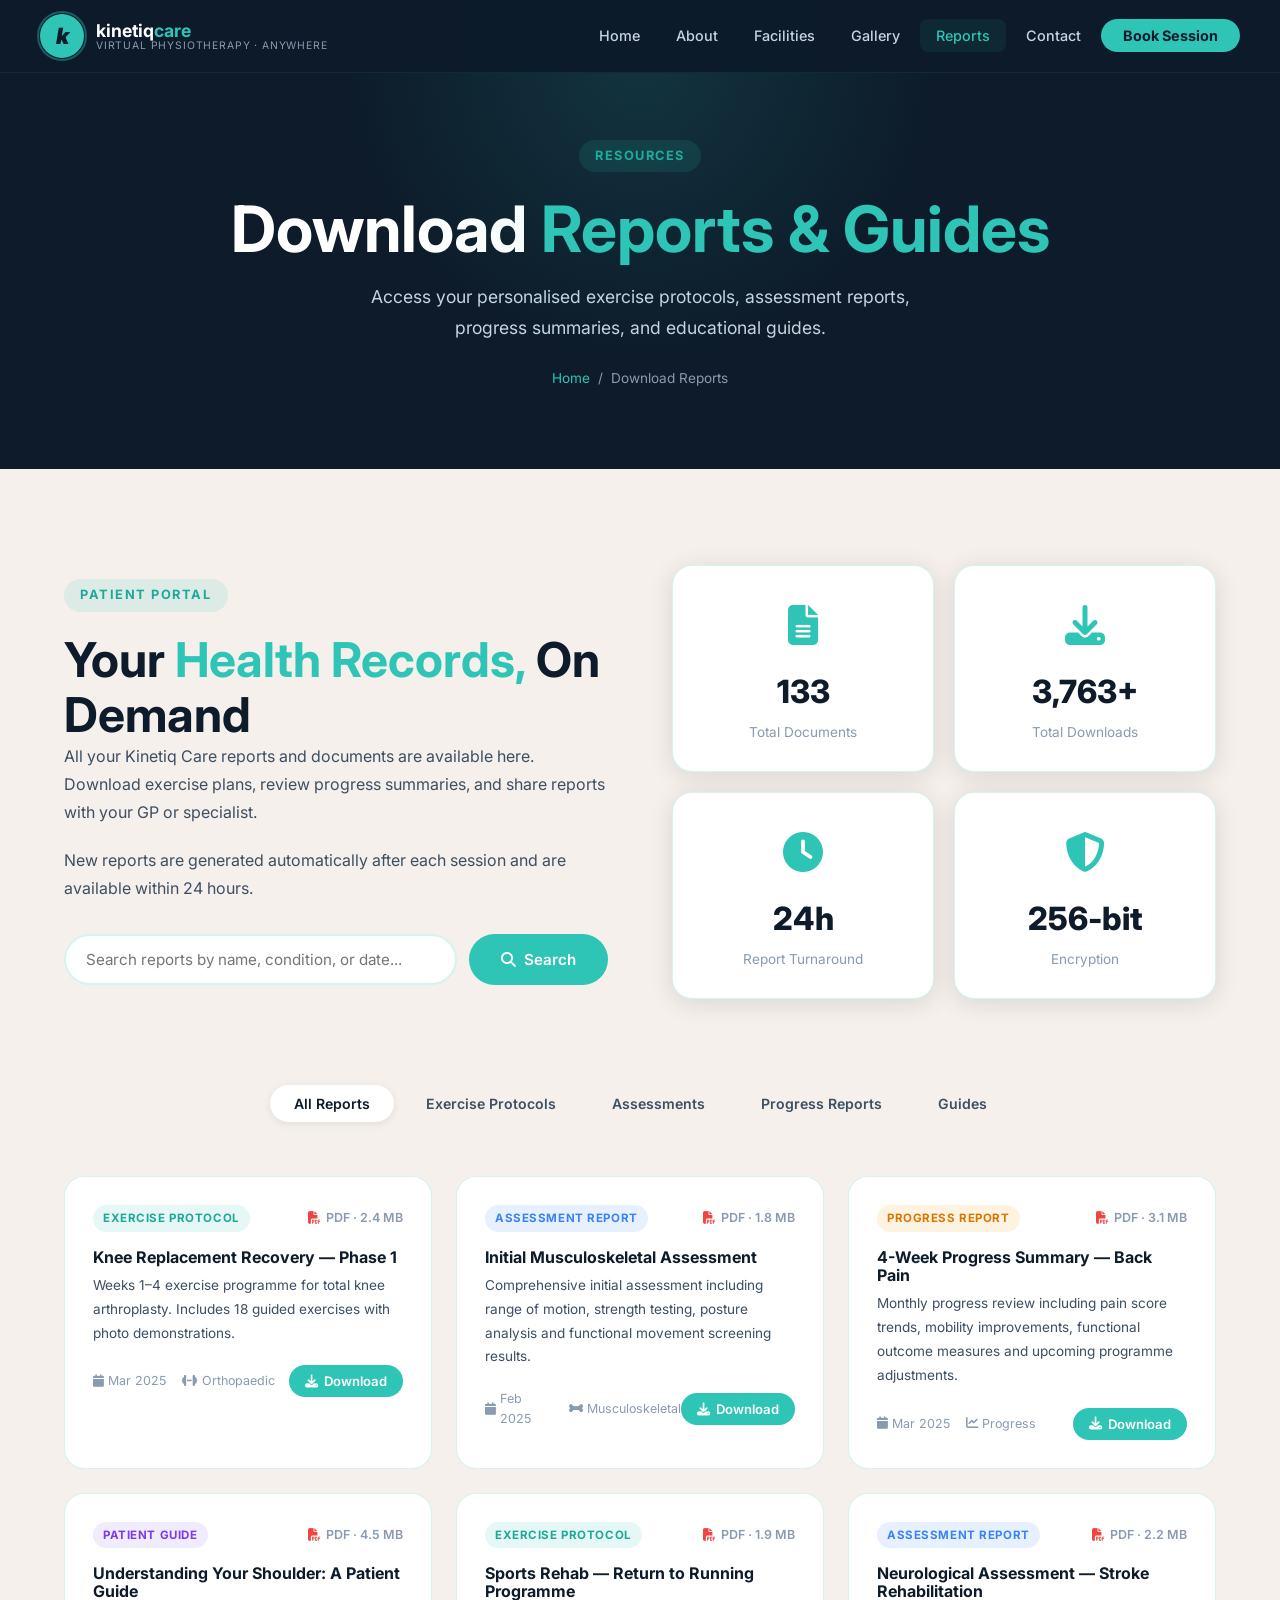
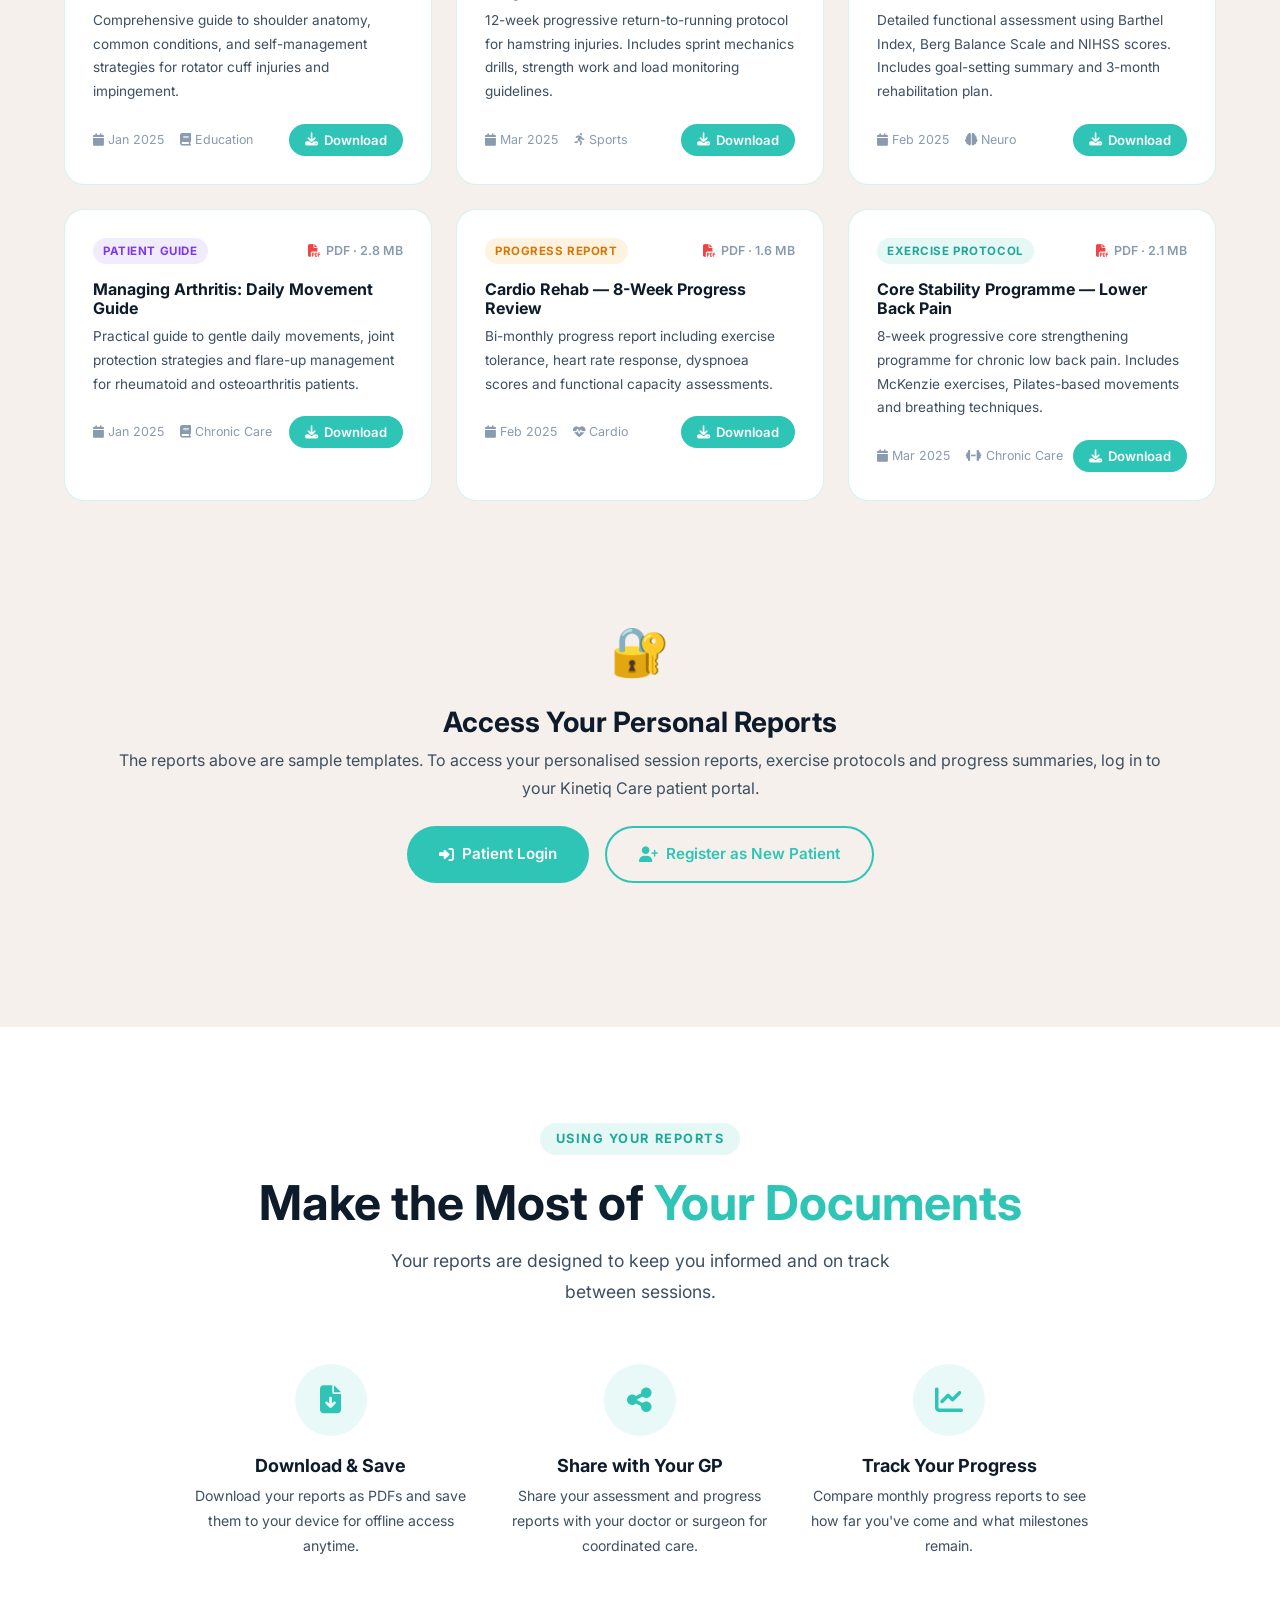
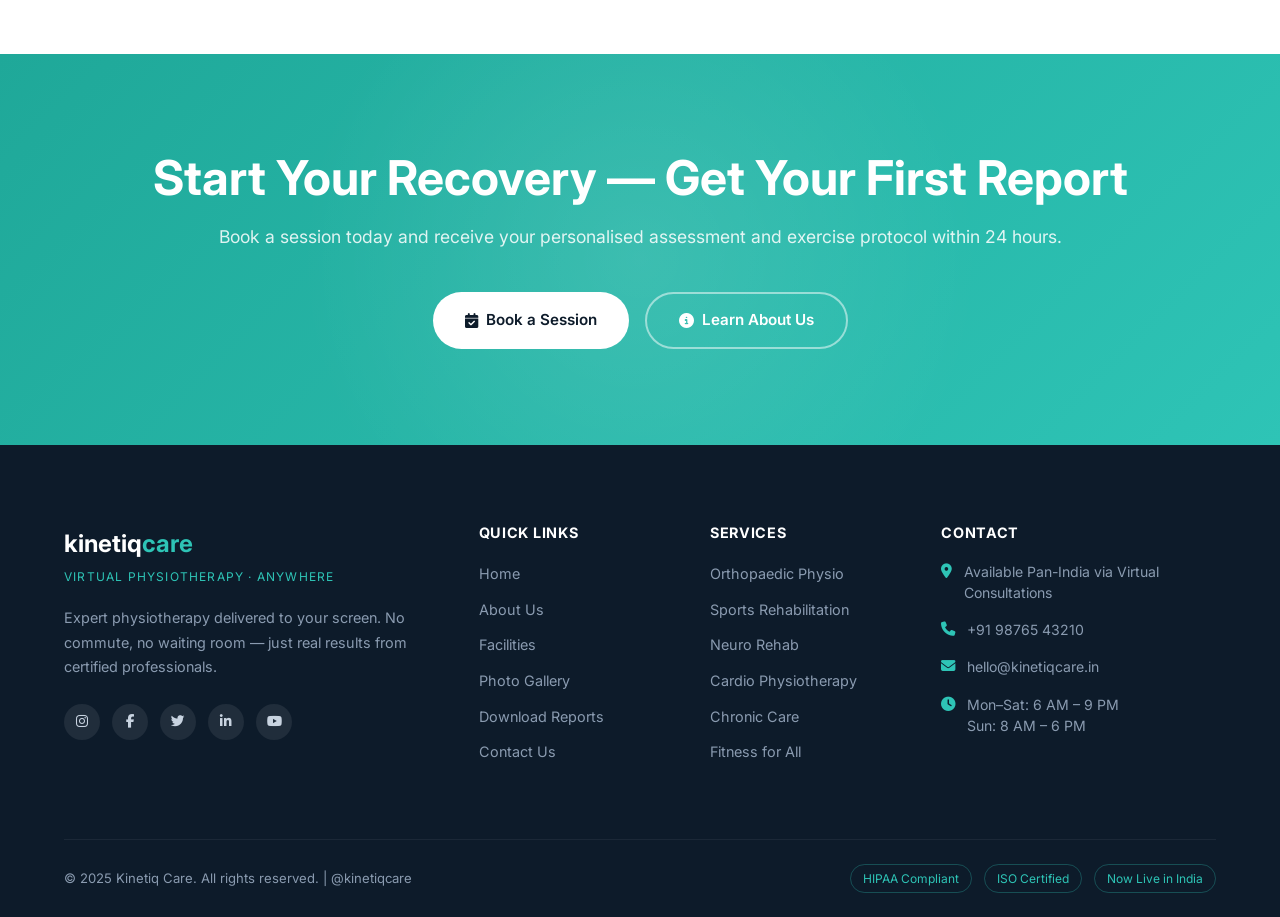
==== reports.html @ 8185413a "Initial commit: Kinetiq Care physiotherapy website 6-page static website for Kinetiq Care virtual ph" ====
<!DOCTYPE html>
<html lang="en">
<head>
  <meta charset="UTF-8" />
  <meta name="viewport" content="width=device-width, initial-scale=1.0" />
  <title>Download Reports — Kinetiq Care</title>
  <meta name="description" content="Download exercise protocols, assessment reports, progress summaries and patient guides from Kinetiq Care." />
  <link rel="stylesheet" href="css/style.css" />
  <link rel="preconnect" href="https://fonts.googleapis.com" />
  <link href="https://fonts.googleapis.com/css2?family=Inter:wght@400;500;600;700;800;900&display=swap" rel="stylesheet" />
  <link rel="stylesheet" href="https://cdnjs.cloudflare.com/ajax/libs/font-awesome/6.5.0/css/all.min.css" />
</head>
<body>

  <!-- NAVBAR -->
  <nav class="navbar">
    <div class="nav-inner">
      <a href="index.html" class="nav-logo">
        <div class="logo-icon">k</div>
        <div class="logo-text">
          <span class="brand-name">kinetiq<span>care</span></span>
          <span class="brand-tagline">Virtual Physiotherapy · Anywhere</span>
        </div>
      </a>
      <ul class="nav-links">
        <li><a href="index.html">Home</a></li>
        <li><a href="about.html">About</a></li>
        <li><a href="facilities.html">Facilities</a></li>
        <li><a href="gallery.html">Gallery</a></li>
        <li><a href="reports.html" class="active">Reports</a></li>
        <li><a href="contact.html">Contact</a></li>
        <li><a href="contact.html" class="nav-cta">Book Session</a></li>
      </ul>
      <button class="hamburger" aria-label="Menu">
        <span></span><span></span><span></span>
      </button>
    </div>
  </nav>

  <!-- PAGE HERO -->
  <section class="page-hero">
    <span class="section-label">Resources</span>
    <h1>Download <span>Reports & Guides</span></h1>
    <p>Access your personalised exercise protocols, assessment reports, progress summaries, and educational guides.</p>
    <div class="breadcrumb">
      <a href="index.html">Home</a>
      <span>/</span>
      <span>Download Reports</span>
    </div>
  </section>

  <!-- SEARCH & INTRO -->
  <section class="section-pad" style="background:var(--cream);">
    <div class="container">
      <div class="reports-hero-content">
        <div>
          <span class="section-label">Patient Portal</span>
          <h2>Your <span class="teal">Health Records,</span> On Demand</h2>
          <p style="margin-bottom:20px;">All your Kinetiq Care reports and documents are available here. Download exercise plans, review progress summaries, and share reports with your GP or specialist.</p>
          <p>New reports are generated automatically after each session and are available within 24 hours.</p>
          <div class="reports-search-bar">
            <input type="text" id="reportSearch" placeholder="Search reports by name, condition, or date..." />
            <button class="btn btn-primary"><i class="fas fa-search"></i> Search</button>
          </div>
        </div>
        <div style="display:grid;grid-template-columns:1fr 1fr;gap:20px;">
          <div style="background:var(--white);border-radius:var(--radius-lg);padding:28px;text-align:center;border:1px solid var(--border);box-shadow:var(--shadow);">
            <div style="font-size:2.5rem;color:var(--teal);margin-bottom:8px;"><i class="fas fa-file-alt"></i></div>
            <div style="font-size:2rem;font-weight:800;color:var(--navy);" data-target="148" data-suffix="">0</div>
            <div style="font-size:0.85rem;color:var(--gray);margin-top:4px;">Total Documents</div>
          </div>
          <div style="background:var(--white);border-radius:var(--radius-lg);padding:28px;text-align:center;border:1px solid var(--border);box-shadow:var(--shadow);">
            <div style="font-size:2.5rem;color:var(--teal);margin-bottom:8px;"><i class="fas fa-download"></i></div>
            <div style="font-size:2rem;font-weight:800;color:var(--navy);" data-target="4200" data-suffix="+">0</div>
            <div style="font-size:0.85rem;color:var(--gray);margin-top:4px;">Total Downloads</div>
          </div>
          <div style="background:var(--white);border-radius:var(--radius-lg);padding:28px;text-align:center;border:1px solid var(--border);box-shadow:var(--shadow);">
            <div style="font-size:2.5rem;color:var(--teal);margin-bottom:8px;"><i class="fas fa-clock"></i></div>
            <div style="font-size:2rem;font-weight:800;color:var(--navy);">24h</div>
            <div style="font-size:0.85rem;color:var(--gray);margin-top:4px;">Report Turnaround</div>
          </div>
          <div style="background:var(--white);border-radius:var(--radius-lg);padding:28px;text-align:center;border:1px solid var(--border);box-shadow:var(--shadow);">
            <div style="font-size:2.5rem;color:var(--teal);margin-bottom:8px;"><i class="fas fa-shield-alt"></i></div>
            <div style="font-size:2rem;font-weight:800;color:var(--navy);">256-bit</div>
            <div style="font-size:0.85rem;color:var(--gray);margin-top:4px;">Encryption</div>
          </div>
        </div>
      </div>

      <!-- Tabs -->
      <div class="reports-tabs">
        <button class="tab-btn active" data-tab="all">All Reports</button>
        <button class="tab-btn" data-tab="exercise">Exercise Protocols</button>
        <button class="tab-btn" data-tab="assessment">Assessments</button>
        <button class="tab-btn" data-tab="progress">Progress Reports</button>
        <button class="tab-btn" data-tab="guide">Guides</button>
      </div>

      <!-- Reports Grid -->
      <div class="reports-grid">

        <div class="report-card" data-type="exercise">
          <div class="report-card-header">
            <span class="report-type-badge badge-exercise">Exercise Protocol</span>
            <span class="report-file-type"><i class="fas fa-file-pdf"></i> PDF · 2.4 MB</span>
          </div>
          <h4>Knee Replacement Recovery — Phase 1</h4>
          <p>Weeks 1–4 exercise programme for total knee arthroplasty. Includes 18 guided exercises with photo demonstrations.</p>
          <div class="report-meta">
            <div class="report-info">
              <span><i class="fas fa-calendar"></i> Mar 2025</span>
              <span><i class="fas fa-dumbbell"></i> Orthopaedic</span>
            </div>
            <button class="download-btn"><i class="fas fa-download"></i> Download</button>
          </div>
        </div>

        <div class="report-card" data-type="assessment">
          <div class="report-card-header">
            <span class="report-type-badge badge-assessment">Assessment Report</span>
            <span class="report-file-type"><i class="fas fa-file-pdf"></i> PDF · 1.8 MB</span>
          </div>
          <h4>Initial Musculoskeletal Assessment</h4>
          <p>Comprehensive initial assessment including range of motion, strength testing, posture analysis and functional movement screening results.</p>
          <div class="report-meta">
            <div class="report-info">
              <span><i class="fas fa-calendar"></i> Feb 2025</span>
              <span><i class="fas fa-bone"></i> Musculoskeletal</span>
            </div>
            <button class="download-btn"><i class="fas fa-download"></i> Download</button>
          </div>
        </div>

        <div class="report-card" data-type="progress">
          <div class="report-card-header">
            <span class="report-type-badge badge-progress">Progress Report</span>
            <span class="report-file-type"><i class="fas fa-file-pdf"></i> PDF · 3.1 MB</span>
          </div>
          <h4>4-Week Progress Summary — Back Pain</h4>
          <p>Monthly progress review including pain score trends, mobility improvements, functional outcome measures and upcoming programme adjustments.</p>
          <div class="report-meta">
            <div class="report-info">
              <span><i class="fas fa-calendar"></i> Mar 2025</span>
              <span><i class="fas fa-chart-line"></i> Progress</span>
            </div>
            <button class="download-btn"><i class="fas fa-download"></i> Download</button>
          </div>
        </div>

        <div class="report-card" data-type="guide">
          <div class="report-card-header">
            <span class="report-type-badge badge-guide">Patient Guide</span>
            <span class="report-file-type"><i class="fas fa-file-pdf"></i> PDF · 4.5 MB</span>
          </div>
          <h4>Understanding Your Shoulder: A Patient Guide</h4>
          <p>Comprehensive guide to shoulder anatomy, common conditions, and self-management strategies for rotator cuff injuries and impingement.</p>
          <div class="report-meta">
            <div class="report-info">
              <span><i class="fas fa-calendar"></i> Jan 2025</span>
              <span><i class="fas fa-book"></i> Education</span>
            </div>
            <button class="download-btn"><i class="fas fa-download"></i> Download</button>
          </div>
        </div>

        <div class="report-card" data-type="exercise">
          <div class="report-card-header">
            <span class="report-type-badge badge-exercise">Exercise Protocol</span>
            <span class="report-file-type"><i class="fas fa-file-pdf"></i> PDF · 1.9 MB</span>
          </div>
          <h4>Sports Rehab — Return to Running Programme</h4>
          <p>12-week progressive return-to-running protocol for hamstring injuries. Includes sprint mechanics drills, strength work and load monitoring guidelines.</p>
          <div class="report-meta">
            <div class="report-info">
              <span><i class="fas fa-calendar"></i> Mar 2025</span>
              <span><i class="fas fa-running"></i> Sports</span>
            </div>
            <button class="download-btn"><i class="fas fa-download"></i> Download</button>
          </div>
        </div>

        <div class="report-card" data-type="assessment">
          <div class="report-card-header">
            <span class="report-type-badge badge-assessment">Assessment Report</span>
            <span class="report-file-type"><i class="fas fa-file-pdf"></i> PDF · 2.2 MB</span>
          </div>
          <h4>Neurological Assessment — Stroke Rehabilitation</h4>
          <p>Detailed functional assessment using Barthel Index, Berg Balance Scale and NIHSS scores. Includes goal-setting summary and 3-month rehabilitation plan.</p>
          <div class="report-meta">
            <div class="report-info">
              <span><i class="fas fa-calendar"></i> Feb 2025</span>
              <span><i class="fas fa-brain"></i> Neuro</span>
            </div>
            <button class="download-btn"><i class="fas fa-download"></i> Download</button>
          </div>
        </div>

        <div class="report-card" data-type="guide">
          <div class="report-card-header">
            <span class="report-type-badge badge-guide">Patient Guide</span>
            <span class="report-file-type"><i class="fas fa-file-pdf"></i> PDF · 2.8 MB</span>
          </div>
          <h4>Managing Arthritis: Daily Movement Guide</h4>
          <p>Practical guide to gentle daily movements, joint protection strategies and flare-up management for rheumatoid and osteoarthritis patients.</p>
          <div class="report-meta">
            <div class="report-info">
              <span><i class="fas fa-calendar"></i> Jan 2025</span>
              <span><i class="fas fa-book"></i> Chronic Care</span>
            </div>
            <button class="download-btn"><i class="fas fa-download"></i> Download</button>
          </div>
        </div>

        <div class="report-card" data-type="progress">
          <div class="report-card-header">
            <span class="report-type-badge badge-progress">Progress Report</span>
            <span class="report-file-type"><i class="fas fa-file-pdf"></i> PDF · 1.6 MB</span>
          </div>
          <h4>Cardio Rehab — 8-Week Progress Review</h4>
          <p>Bi-monthly progress report including exercise tolerance, heart rate response, dyspnoea scores and functional capacity assessments.</p>
          <div class="report-meta">
            <div class="report-info">
              <span><i class="fas fa-calendar"></i> Feb 2025</span>
              <span><i class="fas fa-heartbeat"></i> Cardio</span>
            </div>
            <button class="download-btn"><i class="fas fa-download"></i> Download</button>
          </div>
        </div>

        <div class="report-card" data-type="exercise">
          <div class="report-card-header">
            <span class="report-type-badge badge-exercise">Exercise Protocol</span>
            <span class="report-file-type"><i class="fas fa-file-pdf"></i> PDF · 2.1 MB</span>
          </div>
          <h4>Core Stability Programme — Lower Back Pain</h4>
          <p>8-week progressive core strengthening programme for chronic low back pain. Includes McKenzie exercises, Pilates-based movements and breathing techniques.</p>
          <div class="report-meta">
            <div class="report-info">
              <span><i class="fas fa-calendar"></i> Mar 2025</span>
              <span><i class="fas fa-dumbbell"></i> Chronic Care</span>
            </div>
            <button class="download-btn"><i class="fas fa-download"></i> Download</button>
          </div>
        </div>

      </div>

      <!-- Login CTA -->
      <div class="reports-cta">
        <div style="font-size:3rem;margin-bottom:16px;">🔐</div>
        <h3>Access Your Personal Reports</h3>
        <p>The reports above are sample templates. To access your personalised session reports, exercise protocols and progress summaries, log in to your Kinetiq Care patient portal.</p>
        <div style="display:flex;gap:16px;justify-content:center;flex-wrap:wrap;">
          <a href="#" class="btn btn-primary"><i class="fas fa-sign-in-alt"></i> Patient Login</a>
          <a href="contact.html" class="btn btn-outline"><i class="fas fa-user-plus"></i> Register as New Patient</a>
        </div>
      </div>
    </div>
  </section>

  <!-- HOW TO USE REPORTS -->
  <section class="section-pad">
    <div class="container">
      <div class="text-center">
        <span class="section-label">Using Your Reports</span>
        <h2 class="section-title">Make the Most of <span class="teal">Your Documents</span></h2>
        <p class="section-subtitle">Your reports are designed to keep you informed and on track between sessions.</p>
      </div>
      <div style="display:grid;grid-template-columns:repeat(3,1fr);gap:28px;max-width:900px;margin:0 auto;">
        <div style="text-align:center;">
          <div style="width:72px;height:72px;background:rgba(46,196,182,0.1);border-radius:50%;display:flex;align-items:center;justify-content:center;margin:0 auto 20px;font-size:1.75rem;color:var(--teal);">
            <i class="fas fa-file-download"></i>
          </div>
          <h4 style="color:var(--navy);margin-bottom:8px;">Download & Save</h4>
          <p style="font-size:0.88rem;color:var(--text-body);">Download your reports as PDFs and save them to your device for offline access anytime.</p>
        </div>
        <div style="text-align:center;">
          <div style="width:72px;height:72px;background:rgba(46,196,182,0.1);border-radius:50%;display:flex;align-items:center;justify-content:center;margin:0 auto 20px;font-size:1.75rem;color:var(--teal);">
            <i class="fas fa-share-alt"></i>
          </div>
          <h4 style="color:var(--navy);margin-bottom:8px;">Share with Your GP</h4>
          <p style="font-size:0.88rem;color:var(--text-body);">Share your assessment and progress reports with your doctor or surgeon for coordinated care.</p>
        </div>
        <div style="text-align:center;">
          <div style="width:72px;height:72px;background:rgba(46,196,182,0.1);border-radius:50%;display:flex;align-items:center;justify-content:center;margin:0 auto 20px;font-size:1.75rem;color:var(--teal);">
            <i class="fas fa-chart-line"></i>
          </div>
          <h4 style="color:var(--navy);margin-bottom:8px;">Track Your Progress</h4>
          <p style="font-size:0.88rem;color:var(--text-body);">Compare monthly progress reports to see how far you've come and what milestones remain.</p>
        </div>
      </div>
    </div>
  </section>

  <!-- CTA -->
  <section class="cta-section">
    <div class="container" style="position:relative;z-index:1;">
      <h2>Start Your Recovery — Get Your First Report</h2>
      <p>Book a session today and receive your personalised assessment and exercise protocol within 24 hours.</p>
      <div class="cta-buttons">
        <a href="contact.html" class="btn btn-white"><i class="fas fa-calendar-check"></i> Book a Session</a>
        <a href="about.html" class="btn btn-outline-white"><i class="fas fa-info-circle"></i> Learn About Us</a>
      </div>
    </div>
  </section>

  <!-- FOOTER -->
  <footer class="footer">
    <div class="container">
      <div class="footer-grid">
        <div class="footer-brand">
          <div class="logo-brand">kinetiq<span>care</span></div>
          <div class="tagline">Virtual Physiotherapy · Anywhere</div>
          <p>Expert physiotherapy delivered to your screen. No commute, no waiting room — just real results from certified professionals.</p>
          <div class="social-links">
            <a href="#"><i class="fab fa-instagram"></i></a>
            <a href="#"><i class="fab fa-facebook-f"></i></a>
            <a href="#"><i class="fab fa-twitter"></i></a>
            <a href="#"><i class="fab fa-linkedin-in"></i></a>
            <a href="#"><i class="fab fa-youtube"></i></a>
          </div>
        </div>
        <div class="footer-col">
          <h4>Quick Links</h4>
          <ul>
            <li><a href="index.html">Home</a></li>
            <li><a href="about.html">About Us</a></li>
            <li><a href="facilities.html">Facilities</a></li>
            <li><a href="gallery.html">Photo Gallery</a></li>
            <li><a href="reports.html">Download Reports</a></li>
            <li><a href="contact.html">Contact Us</a></li>
          </ul>
        </div>
        <div class="footer-col">
          <h4>Services</h4>
          <ul>
            <li><a href="#">Orthopaedic Physio</a></li>
            <li><a href="#">Sports Rehabilitation</a></li>
            <li><a href="#">Neuro Rehab</a></li>
            <li><a href="#">Cardio Physiotherapy</a></li>
            <li><a href="#">Chronic Care</a></li>
            <li><a href="#">Fitness for All</a></li>
          </ul>
        </div>
        <div class="footer-col">
          <h4>Contact</h4>
          <div class="footer-contact-item">
            <i class="fas fa-map-marker-alt"></i>
            <p>Available Pan-India via Virtual Consultations</p>
          </div>
          <div class="footer-contact-item">
            <i class="fas fa-phone"></i>
            <p>+91 98765 43210</p>
          </div>
          <div class="footer-contact-item">
            <i class="fas fa-envelope"></i>
            <p>hello@kinetiqcare.in</p>
          </div>
          <div class="footer-contact-item">
            <i class="fas fa-clock"></i>
            <p>Mon–Sat: 6 AM – 9 PM<br/>Sun: 8 AM – 6 PM</p>
          </div>
        </div>
      </div>
      <div class="footer-bottom">
        <p>&copy; 2025 Kinetiq Care. All rights reserved. | @kinetiqcare</p>
        <div class="badges">
          <span class="badge">HIPAA Compliant</span>
          <span class="badge">ISO Certified</span>
          <span class="badge">Now Live in India</span>
        </div>
      </div>
    </div>
  </footer>

  <script src="js/main.js"></script>
</body>
</html>
---- css/style.css ----
/* ============================================
   KINETIQ CARE - Global Styles
   ============================================ */

:root {
  --navy: #0D1B2A;
  --navy-mid: #162638;
  --teal: #2EC4B6;
  --teal-light: #5CE6D6;
  --teal-dark: #1FA899;
  --cream: #F5F0EB;
  --white: #FFFFFF;
  --gray: #8A9BB0;
  --gray-light: #C8D3E0;
  --text-dark: #0D1B2A;
  --text-body: #3D4F63;
  --border: rgba(46, 196, 182, 0.2);
  --shadow: 0 4px 24px rgba(13, 27, 42, 0.12);
  --shadow-hover: 0 8px 40px rgba(13, 27, 42, 0.2);
  --radius: 12px;
  --radius-lg: 20px;
  --transition: all 0.3s cubic-bezier(0.4, 0, 0.2, 1);
}

/* Reset */
*, *::before, *::after { box-sizing: border-box; margin: 0; padding: 0; }
html { scroll-behavior: smooth; font-size: 16px; }
body {
  font-family: 'Inter', 'Segoe UI', system-ui, sans-serif;
  color: var(--text-body);
  background: var(--white);
  line-height: 1.6;
  overflow-x: hidden;
}
img { max-width: 100%; height: auto; display: block; }
a { text-decoration: none; color: inherit; }
ul { list-style: none; }
button { cursor: pointer; border: none; background: none; font-family: inherit; }

/* ============================================
   TYPOGRAPHY
   ============================================ */
h1, h2, h3, h4, h5 {
  font-weight: 700;
  line-height: 1.15;
  color: var(--navy);
}
h1 { font-size: clamp(2.5rem, 6vw, 5rem); }
h2 { font-size: clamp(2rem, 4vw, 3rem); }
h3 { font-size: clamp(1.25rem, 2.5vw, 1.75rem); }
h4 { font-size: 1.125rem; }
p { font-size: 1rem; line-height: 1.75; }

.teal { color: var(--teal); }
.navy { color: var(--navy); }
.cream-bg { background: var(--cream); }
.navy-bg { background: var(--navy); }

/* ============================================
   UTILITY
   ============================================ */
.container {
  max-width: 1200px;
  margin: 0 auto;
  padding: 0 24px;
}
.section-pad { padding: 96px 0; }
.section-pad-sm { padding: 64px 0; }
.text-center { text-align: center; }

.section-label {
  display: inline-block;
  background: rgba(46, 196, 182, 0.12);
  color: var(--teal-dark);
  font-size: 0.8rem;
  font-weight: 700;
  letter-spacing: 0.12em;
  text-transform: uppercase;
  padding: 6px 16px;
  border-radius: 100px;
  margin-bottom: 20px;
}
.section-title {
  margin-bottom: 16px;
}
.section-subtitle {
  font-size: 1.1rem;
  color: var(--text-body);
  max-width: 560px;
  margin: 0 auto 56px;
}

/* Buttons */
.btn {
  display: inline-flex;
  align-items: center;
  gap: 8px;
  padding: 14px 32px;
  border-radius: 100px;
  font-size: 0.95rem;
  font-weight: 600;
  transition: var(--transition);
}
.btn-primary {
  background: var(--teal);
  color: var(--white);
}
.btn-primary:hover {
  background: var(--teal-dark);
  transform: translateY(-2px);
  box-shadow: 0 8px 24px rgba(46, 196, 182, 0.35);
}
.btn-outline {
  border: 2px solid var(--teal);
  color: var(--teal);
}
.btn-outline:hover {
  background: var(--teal);
  color: var(--white);
  transform: translateY(-2px);
}
.btn-white {
  background: var(--white);
  color: var(--navy);
}
.btn-white:hover {
  background: var(--cream);
  transform: translateY(-2px);
  box-shadow: var(--shadow);
}
.btn-outline-white {
  border: 2px solid rgba(255,255,255,0.5);
  color: var(--white);
}
.btn-outline-white:hover {
  border-color: var(--white);
  background: rgba(255,255,255,0.1);
}

/* ============================================
   NAVBAR
   ============================================ */
.navbar {
  position: fixed;
  top: 0; left: 0; right: 0;
  z-index: 1000;
  padding: 0 24px;
  background: rgba(13, 27, 42, 0.95);
  backdrop-filter: blur(12px);
  -webkit-backdrop-filter: blur(12px);
  border-bottom: 1px solid rgba(46, 196, 182, 0.1);
  transition: var(--transition);
}
.navbar.scrolled {
  background: var(--navy);
  box-shadow: 0 4px 24px rgba(0,0,0,0.3);
}
.nav-inner {
  max-width: 1200px;
  margin: 0 auto;
  display: flex;
  align-items: center;
  justify-content: space-between;
  height: 72px;
}
.nav-logo {
  display: flex;
  align-items: center;
  gap: 12px;
  text-decoration: none;
}
.logo-icon {
  width: 44px;
  height: 44px;
  background: var(--teal);
  border-radius: 50%;
  display: flex;
  align-items: center;
  justify-content: center;
  font-size: 1.4rem;
  font-weight: 900;
  color: var(--navy);
  font-style: italic;
  position: relative;
}
.logo-icon::before {
  content: '';
  position: absolute;
  inset: -3px;
  border-radius: 50%;
  border: 2px solid rgba(46, 196, 182, 0.4);
}
.logo-text {
  display: flex;
  flex-direction: column;
  line-height: 1.1;
}
.logo-text .brand-name {
  font-size: 1.1rem;
  font-weight: 700;
  color: var(--white);
}
.logo-text .brand-name span { color: var(--teal); }
.logo-text .brand-tagline {
  font-size: 0.65rem;
  color: var(--gray);
  letter-spacing: 0.08em;
  text-transform: uppercase;
}
.nav-links {
  display: flex;
  align-items: center;
  gap: 4px;
}
.nav-links a {
  color: var(--gray-light);
  font-size: 0.9rem;
  font-weight: 500;
  padding: 8px 16px;
  border-radius: 8px;
  transition: var(--transition);
}
.nav-links a:hover,
.nav-links a.active {
  color: var(--teal);
  background: rgba(46, 196, 182, 0.08);
}
.nav-cta {
  background: var(--teal) !important;
  color: var(--navy) !important;
  font-weight: 700 !important;
  border-radius: 100px !important;
  padding: 8px 22px !important;
}
.nav-cta:hover {
  background: var(--teal-light) !important;
  transform: translateY(-1px);
}
.hamburger {
  display: none;
  flex-direction: column;
  gap: 5px;
  padding: 8px;
  cursor: pointer;
}
.hamburger span {
  display: block;
  width: 24px;
  height: 2px;
  background: var(--white);
  border-radius: 2px;
  transition: var(--transition);
}

/* ============================================
   PAGE HERO (shared)
   ============================================ */
.page-hero {
  background: var(--navy);
  padding: 140px 24px 80px;
  text-align: center;
  position: relative;
  overflow: hidden;
}
.page-hero::before {
  content: '';
  position: absolute;
  top: -50%;
  left: 50%;
  transform: translateX(-50%);
  width: 600px;
  height: 600px;
  background: radial-gradient(circle, rgba(46, 196, 182, 0.15) 0%, transparent 70%);
  pointer-events: none;
}
.page-hero h1 {
  color: var(--white);
  font-size: clamp(2.5rem, 5vw, 4rem);
  margin-bottom: 16px;
}
.page-hero h1 span { color: var(--teal); }
.page-hero p {
  color: var(--gray-light);
  font-size: 1.1rem;
  max-width: 560px;
  margin: 0 auto;
}
.breadcrumb {
  display: flex;
  align-items: center;
  justify-content: center;
  gap: 8px;
  margin-top: 24px;
  font-size: 0.85rem;
  color: var(--gray);
}
.breadcrumb a { color: var(--teal); }
.breadcrumb span { color: var(--gray); }

/* ============================================
   FOOTER
   ============================================ */
.footer {
  background: var(--navy);
  color: var(--gray-light);
  padding: 80px 0 0;
}
.footer-grid {
  display: grid;
  grid-template-columns: 2fr 1fr 1fr 1.5fr;
  gap: 48px;
  padding-bottom: 64px;
}
.footer-brand .logo-brand {
  font-size: 1.5rem;
  font-weight: 700;
  color: var(--white);
  margin-bottom: 4px;
}
.footer-brand .logo-brand span { color: var(--teal); }
.footer-brand .tagline {
  font-size: 0.75rem;
  color: var(--teal);
  letter-spacing: 0.1em;
  text-transform: uppercase;
  margin-bottom: 20px;
}
.footer-brand p {
  font-size: 0.9rem;
  color: var(--gray);
  line-height: 1.7;
  margin-bottom: 24px;
}
.social-links {
  display: flex;
  gap: 12px;
}
.social-links a {
  width: 36px;
  height: 36px;
  border-radius: 50%;
  background: rgba(255,255,255,0.08);
  display: flex;
  align-items: center;
  justify-content: center;
  color: var(--gray-light);
  font-size: 0.85rem;
  transition: var(--transition);
}
.social-links a:hover {
  background: var(--teal);
  color: var(--navy);
}
.footer-col h4 {
  color: var(--white);
  font-size: 0.9rem;
  letter-spacing: 0.05em;
  margin-bottom: 20px;
  text-transform: uppercase;
}
.footer-col ul li {
  margin-bottom: 10px;
}
.footer-col ul li a {
  color: var(--gray);
  font-size: 0.9rem;
  transition: var(--transition);
}
.footer-col ul li a:hover { color: var(--teal); }
.footer-contact-item {
  display: flex;
  gap: 12px;
  margin-bottom: 16px;
}
.footer-contact-item i {
  color: var(--teal);
  font-size: 0.9rem;
  margin-top: 3px;
  flex-shrink: 0;
}
.footer-contact-item p {
  font-size: 0.88rem;
  color: var(--gray);
  line-height: 1.5;
}
.footer-bottom {
  border-top: 1px solid rgba(255,255,255,0.06);
  padding: 24px 0;
  display: flex;
  align-items: center;
  justify-content: space-between;
}
.footer-bottom p {
  font-size: 0.82rem;
  color: var(--gray);
}
.footer-bottom .badges {
  display: flex;
  gap: 12px;
}
.footer-bottom .badge {
  font-size: 0.75rem;
  color: var(--teal);
  border: 1px solid rgba(46, 196, 182, 0.3);
  padding: 4px 12px;
  border-radius: 100px;
}

/* ============================================
   HOMEPAGE - HERO
   ============================================ */
.hero {
  min-height: 100vh;
  background: var(--navy);
  display: flex;
  align-items: center;
  position: relative;
  overflow: hidden;
  padding-top: 72px;
}
.hero-bg-dots {
  position: absolute;
  inset: 0;
  background-image: radial-gradient(rgba(46, 196, 182, 0.08) 1px, transparent 1px);
  background-size: 28px 28px;
}
.hero-glow {
  position: absolute;
  top: 10%;
  right: -10%;
  width: 600px;
  height: 600px;
  background: radial-gradient(circle, rgba(46, 196, 182, 0.12) 0%, transparent 65%);
}
.hero-glow-2 {
  position: absolute;
  bottom: -10%;
  left: -5%;
  width: 400px;
  height: 400px;
  background: radial-gradient(circle, rgba(46, 196, 182, 0.06) 0%, transparent 65%);
}
.hero-inner {
  max-width: 1200px;
  margin: 0 auto;
  padding: 80px 24px;
  display: grid;
  grid-template-columns: 1fr 1fr;
  gap: 80px;
  align-items: center;
  position: relative;
  z-index: 1;
}
.hero-badge {
  display: inline-flex;
  align-items: center;
  gap: 8px;
  background: rgba(46, 196, 182, 0.12);
  border: 1px solid rgba(46, 196, 182, 0.25);
  color: var(--teal);
  font-size: 0.8rem;
  font-weight: 600;
  letter-spacing: 0.08em;
  text-transform: uppercase;
  padding: 6px 16px;
  border-radius: 100px;
  margin-bottom: 28px;
}
.hero-badge .dot {
  width: 6px;
  height: 6px;
  border-radius: 50%;
  background: var(--teal);
  animation: pulse 2s infinite;
}
@keyframes pulse {
  0%, 100% { opacity: 1; transform: scale(1); }
  50% { opacity: 0.5; transform: scale(1.5); }
}
.hero h1 {
  color: var(--white);
  margin-bottom: 8px;
}
.hero h1 .line-teal { color: var(--teal); }
.hero h1 .line-dim { color: var(--gray-light); font-weight: 400; }
.hero-desc {
  color: var(--gray-light);
  font-size: 1.1rem;
  margin: 24px 0 40px;
  max-width: 480px;
}
.hero-actions {
  display: flex;
  gap: 16px;
  flex-wrap: wrap;
  margin-bottom: 56px;
}
.hero-stats {
  display: flex;
  gap: 40px;
}
.stat-item .num {
  font-size: 2rem;
  font-weight: 800;
  color: var(--white);
  line-height: 1;
}
.stat-item .num span { color: var(--teal); }
.stat-item .label {
  font-size: 0.8rem;
  color: var(--gray);
  margin-top: 4px;
}
.hero-visual {
  position: relative;
}
.hero-card-main {
  background: linear-gradient(135deg, var(--teal-dark) 0%, var(--teal) 100%);
  border-radius: var(--radius-lg);
  padding: 40px;
  color: var(--navy);
  position: relative;
  overflow: hidden;
}
.hero-card-main::before {
  content: '';
  position: absolute;
  top: -30%;
  right: -20%;
  width: 200px;
  height: 200px;
  background: rgba(255,255,255,0.12);
  border-radius: 50%;
}
.hero-card-main .card-icon {
  font-size: 3rem;
  margin-bottom: 16px;
}
.hero-card-main h3 {
  color: var(--navy);
  font-size: 1.5rem;
  margin-bottom: 8px;
}
.hero-card-main p {
  color: rgba(13,27,42,0.7);
  font-size: 0.95rem;
}
.service-tags {
  display: flex;
  flex-wrap: wrap;
  gap: 8px;
  margin-top: 24px;
}
.service-tag {
  background: rgba(13,27,42,0.15);
  color: var(--navy);
  font-size: 0.78rem;
  font-weight: 600;
  padding: 5px 12px;
  border-radius: 100px;
}
.floating-card {
  position: absolute;
  background: var(--white);
  border-radius: var(--radius);
  padding: 16px 20px;
  box-shadow: var(--shadow-hover);
  display: flex;
  align-items: center;
  gap: 12px;
}
.floating-card.fc-1 {
  bottom: -24px;
  left: -32px;
  animation: float 4s ease-in-out infinite;
}
.floating-card.fc-2 {
  top: -24px;
  right: -24px;
  animation: float 4s ease-in-out infinite 2s;
}
@keyframes float {
  0%, 100% { transform: translateY(0); }
  50% { transform: translateY(-8px); }
}
.floating-card .fc-icon {
  width: 40px;
  height: 40px;
  border-radius: 10px;
  background: var(--teal);
  display: flex;
  align-items: center;
  justify-content: center;
  color: var(--white);
  font-size: 1rem;
  flex-shrink: 0;
}
.floating-card .fc-text .fc-title {
  font-size: 0.85rem;
  font-weight: 700;
  color: var(--navy);
}
.floating-card .fc-text .fc-sub {
  font-size: 0.75rem;
  color: var(--gray);
}

/* ============================================
   SERVICES SECTION
   ============================================ */
.services-grid {
  display: grid;
  grid-template-columns: repeat(3, 1fr);
  gap: 24px;
}
.service-card {
  background: var(--white);
  border: 1px solid var(--border);
  border-radius: var(--radius-lg);
  padding: 36px 28px;
  transition: var(--transition);
  position: relative;
  overflow: hidden;
  cursor: pointer;
}
.service-card::before {
  content: '';
  position: absolute;
  bottom: 0; left: 0; right: 0;
  height: 3px;
  background: var(--teal);
  transform: scaleX(0);
  transition: var(--transition);
  transform-origin: left;
}
.service-card:hover {
  transform: translateY(-6px);
  box-shadow: var(--shadow-hover);
  border-color: rgba(46, 196, 182, 0.4);
}
.service-card:hover::before { transform: scaleX(1); }
.service-icon {
  width: 60px;
  height: 60px;
  background: rgba(46, 196, 182, 0.1);
  border-radius: 14px;
  display: flex;
  align-items: center;
  justify-content: center;
  font-size: 1.5rem;
  color: var(--teal);
  margin-bottom: 20px;
  transition: var(--transition);
}
.service-card:hover .service-icon {
  background: var(--teal);
  color: var(--white);
}
.service-card h3 {
  color: var(--navy);
  font-size: 1.2rem;
  margin-bottom: 10px;
}
.service-card p {
  color: var(--text-body);
  font-size: 0.9rem;
  line-height: 1.65;
}
.service-card .learn-more {
  display: inline-flex;
  align-items: center;
  gap: 6px;
  color: var(--teal);
  font-size: 0.85rem;
  font-weight: 600;
  margin-top: 20px;
  transition: var(--transition);
}
.service-card:hover .learn-more { gap: 10px; }

/* ============================================
   WHY US / FEATURES
   ============================================ */
.features-split {
  display: grid;
  grid-template-columns: 1fr 1fr;
  gap: 80px;
  align-items: center;
}
.features-image-wrap {
  position: relative;
}
.features-image-wrap .img-placeholder {
  width: 100%;
  aspect-ratio: 4/5;
  background: linear-gradient(135deg, var(--navy) 0%, var(--navy-mid) 100%);
  border-radius: var(--radius-lg);
  display: flex;
  align-items: center;
  justify-content: center;
  font-size: 5rem;
  overflow: hidden;
  position: relative;
}
.features-image-wrap .img-placeholder::after {
  content: '';
  position: absolute;
  inset: 0;
  background: linear-gradient(135deg, rgba(46,196,182,0.15) 0%, transparent 60%);
}
.features-image-wrap .accent-box {
  position: absolute;
  bottom: -24px;
  right: -24px;
  background: var(--teal);
  border-radius: var(--radius);
  padding: 24px;
  color: var(--navy);
  text-align: center;
  box-shadow: var(--shadow-hover);
}
.features-image-wrap .accent-box .big-num {
  font-size: 2.5rem;
  font-weight: 800;
  line-height: 1;
}
.features-image-wrap .accent-box .small-text {
  font-size: 0.8rem;
  font-weight: 600;
  margin-top: 4px;
}
.feature-list {
  display: flex;
  flex-direction: column;
  gap: 24px;
  margin-top: 40px;
}
.feature-item {
  display: flex;
  gap: 16px;
  align-items: flex-start;
}
.feature-item .fi-icon {
  width: 44px;
  height: 44px;
  border-radius: 10px;
  background: rgba(46, 196, 182, 0.1);
  display: flex;
  align-items: center;
  justify-content: center;
  color: var(--teal);
  flex-shrink: 0;
  font-size: 1rem;
}
.feature-item h4 {
  color: var(--navy);
  margin-bottom: 4px;
}
.feature-item p {
  font-size: 0.9rem;
  color: var(--text-body);
}

/* ============================================
   TESTIMONIALS
   ============================================ */
.testimonials-section { background: var(--navy); }
.testimonials-section .section-title { color: var(--white); }
.testimonials-section .section-subtitle { color: var(--gray-light); }
.testimonials-grid {
  display: grid;
  grid-template-columns: repeat(3, 1fr);
  gap: 24px;
}
.testimonial-card {
  background: rgba(255,255,255,0.05);
  border: 1px solid rgba(255,255,255,0.08);
  border-radius: var(--radius-lg);
  padding: 32px;
  transition: var(--transition);
}
.testimonial-card:hover {
  background: rgba(46, 196, 182, 0.08);
  border-color: rgba(46, 196, 182, 0.2);
  transform: translateY(-4px);
}
.testimonial-stars {
  display: flex;
  gap: 4px;
  color: var(--teal);
  font-size: 0.9rem;
  margin-bottom: 16px;
}
.testimonial-card p {
  color: var(--gray-light);
  font-size: 0.95rem;
  line-height: 1.7;
  margin-bottom: 24px;
  font-style: italic;
}
.testimonial-author {
  display: flex;
  align-items: center;
  gap: 12px;
}
.author-avatar {
  width: 44px;
  height: 44px;
  border-radius: 50%;
  background: var(--teal);
  display: flex;
  align-items: center;
  justify-content: center;
  color: var(--navy);
  font-weight: 700;
  font-size: 1rem;
  flex-shrink: 0;
}
.author-info .name {
  color: var(--white);
  font-weight: 600;
  font-size: 0.9rem;
}
.author-info .role {
  color: var(--gray);
  font-size: 0.8rem;
}

/* ============================================
   CTA SECTION
   ============================================ */
.cta-section {
  background: linear-gradient(135deg, var(--teal-dark) 0%, var(--teal) 100%);
  padding: 96px 0;
  text-align: center;
  position: relative;
  overflow: hidden;
}
.cta-section::before {
  content: '';
  position: absolute;
  top: -50%;
  left: 50%;
  transform: translateX(-50%);
  width: 800px;
  height: 800px;
  background: radial-gradient(circle, rgba(255,255,255,0.1) 0%, transparent 60%);
}
.cta-section h2 {
  color: var(--white);
  font-size: clamp(2rem, 4vw, 3rem);
  margin-bottom: 16px;
}
.cta-section p {
  color: rgba(255,255,255,0.85);
  font-size: 1.1rem;
  margin-bottom: 40px;
}
.cta-buttons {
  display: flex;
  gap: 16px;
  justify-content: center;
  flex-wrap: wrap;
}

/* ============================================
   GALLERY PAGE
   ============================================ */
.gallery-filters {
  display: flex;
  gap: 12px;
  justify-content: center;
  flex-wrap: wrap;
  margin-bottom: 48px;
}
.filter-btn {
  padding: 8px 22px;
  border-radius: 100px;
  font-size: 0.85rem;
  font-weight: 600;
  border: 2px solid var(--border);
  color: var(--text-body);
  background: transparent;
  transition: var(--transition);
  cursor: pointer;
}
.filter-btn.active,
.filter-btn:hover {
  background: var(--teal);
  border-color: var(--teal);
  color: var(--white);
}
.gallery-grid {
  display: grid;
  grid-template-columns: repeat(3, 1fr);
  gap: 20px;
}
.gallery-item {
  border-radius: var(--radius);
  overflow: hidden;
  position: relative;
  aspect-ratio: 4/3;
  cursor: pointer;
}
.gallery-item.tall { grid-row: span 2; aspect-ratio: unset; }
.gallery-item.wide { grid-column: span 2; }
.gallery-placeholder {
  width: 100%;
  height: 100%;
  min-height: 200px;
  background: linear-gradient(135deg, var(--navy) 0%, var(--navy-mid) 100%);
  display: flex;
  flex-direction: column;
  align-items: center;
  justify-content: center;
  gap: 12px;
  color: var(--teal);
  position: relative;
  overflow: hidden;
  transition: var(--transition);
}
.gallery-placeholder::before {
  content: '';
  position: absolute;
  inset: 0;
  background: linear-gradient(135deg, rgba(46,196,182,0.1) 0%, transparent 70%);
}
.gallery-item:hover .gallery-placeholder { transform: scale(1.03); }
.gallery-overlay {
  position: absolute;
  inset: 0;
  background: rgba(13, 27, 42, 0.7);
  display: flex;
  flex-direction: column;
  align-items: center;
  justify-content: center;
  gap: 8px;
  opacity: 0;
  transition: var(--transition);
  color: var(--white);
  font-weight: 600;
}
.gallery-item:hover .gallery-overlay { opacity: 1; }
.gallery-overlay i { font-size: 1.5rem; color: var(--teal); }

/* ============================================
   ABOUT PAGE
   ============================================ */
.about-intro {
  display: grid;
  grid-template-columns: 1fr 1fr;
  gap: 80px;
  align-items: center;
}
.about-img-stack {
  position: relative;
  padding-bottom: 32px;
  padding-right: 32px;
}
.about-img-main {
  width: 100%;
  aspect-ratio: 3/4;
  background: linear-gradient(135deg, var(--navy) 0%, var(--teal-dark) 100%);
  border-radius: var(--radius-lg);
  display: flex;
  align-items: center;
  justify-content: center;
  font-size: 4rem;
  position: relative;
  z-index: 1;
}
.about-img-accent {
  position: absolute;
  bottom: 0;
  right: 0;
  width: 70%;
  aspect-ratio: 1;
  background: var(--cream);
  border-radius: var(--radius-lg);
  border: 6px solid var(--white);
  display: flex;
  align-items: center;
  justify-content: center;
  font-size: 2.5rem;
  z-index: 2;
}
.values-grid {
  display: grid;
  grid-template-columns: 1fr 1fr;
  gap: 24px;
  margin-top: 56px;
}
.value-card {
  background: var(--cream);
  border-radius: var(--radius);
  padding: 28px;
  transition: var(--transition);
}
.value-card:hover {
  transform: translateY(-4px);
  box-shadow: var(--shadow);
}
.value-card .v-icon {
  font-size: 1.75rem;
  margin-bottom: 12px;
}
.value-card h4 { color: var(--navy); margin-bottom: 8px; }
.value-card p { font-size: 0.88rem; color: var(--text-body); }
.team-grid {
  display: grid;
  grid-template-columns: repeat(4, 1fr);
  gap: 28px;
}
.team-card {
  text-align: center;
  transition: var(--transition);
}
.team-card:hover { transform: translateY(-6px); }
.team-avatar {
  width: 100%;
  aspect-ratio: 1;
  border-radius: var(--radius-lg);
  background: linear-gradient(135deg, var(--navy) 0%, var(--navy-mid) 100%);
  display: flex;
  align-items: center;
  justify-content: center;
  font-size: 3rem;
  margin-bottom: 20px;
  position: relative;
  overflow: hidden;
}
.team-avatar::before {
  content: '';
  position: absolute;
  inset: 0;
  background: linear-gradient(135deg, rgba(46,196,182,0.2) 0%, transparent 60%);
}
.team-card h4 { color: var(--navy); margin-bottom: 4px; }
.team-card .specialty { color: var(--teal); font-size: 0.85rem; font-weight: 600; margin-bottom: 8px; }
.team-card .exp { color: var(--gray); font-size: 0.8rem; }
.milestones {
  background: var(--navy);
  border-radius: var(--radius-lg);
  padding: 56px;
  display: grid;
  grid-template-columns: repeat(4, 1fr);
  gap: 40px;
  text-align: center;
  margin-top: 56px;
}
.milestone .big { font-size: 3rem; font-weight: 800; color: var(--teal); line-height: 1; }
.milestone .label { color: var(--gray-light); font-size: 0.9rem; margin-top: 8px; }

/* ============================================
   CONTACT PAGE
   ============================================ */
.contact-grid {
  display: grid;
  grid-template-columns: 1fr 1.6fr;
  gap: 64px;
  align-items: start;
}
.contact-info-cards {
  display: flex;
  flex-direction: column;
  gap: 20px;
}
.info-card {
  background: var(--cream);
  border-radius: var(--radius);
  padding: 24px;
  display: flex;
  gap: 16px;
  align-items: flex-start;
  transition: var(--transition);
}
.info-card:hover { box-shadow: var(--shadow); transform: translateX(4px); }
.info-card .ic-icon {
  width: 48px;
  height: 48px;
  border-radius: 12px;
  background: var(--teal);
  display: flex;
  align-items: center;
  justify-content: center;
  color: var(--white);
  font-size: 1.1rem;
  flex-shrink: 0;
}
.info-card h4 { color: var(--navy); margin-bottom: 4px; font-size: 0.95rem; }
.info-card p { font-size: 0.88rem; color: var(--text-body); line-height: 1.5; }
.contact-form-wrap {
  background: var(--white);
  border: 1px solid var(--border);
  border-radius: var(--radius-lg);
  padding: 48px;
  box-shadow: var(--shadow);
}
.contact-form-wrap h3 { color: var(--navy); margin-bottom: 8px; }
.contact-form-wrap .sub { color: var(--gray); font-size: 0.9rem; margin-bottom: 32px; }
.form-row {
  display: grid;
  grid-template-columns: 1fr 1fr;
  gap: 20px;
}
.form-group {
  display: flex;
  flex-direction: column;
  gap: 8px;
  margin-bottom: 20px;
}
.form-group label {
  font-size: 0.85rem;
  font-weight: 600;
  color: var(--navy);
}
.form-group input,
.form-group select,
.form-group textarea {
  padding: 12px 16px;
  border: 1.5px solid var(--gray-light);
  border-radius: 10px;
  font-size: 0.92rem;
  font-family: inherit;
  color: var(--text-dark);
  background: var(--white);
  transition: var(--transition);
  outline: none;
}
.form-group input:focus,
.form-group select:focus,
.form-group textarea:focus {
  border-color: var(--teal);
  box-shadow: 0 0 0 3px rgba(46, 196, 182, 0.15);
}
.form-group textarea { resize: vertical; min-height: 120px; }
.map-section { margin-top: 80px; }
.map-placeholder {
  width: 100%;
  height: 400px;
  background: linear-gradient(135deg, var(--cream) 0%, #e8f5f3 100%);
  border-radius: var(--radius-lg);
  display: flex;
  flex-direction: column;
  align-items: center;
  justify-content: center;
  gap: 12px;
  color: var(--teal);
  font-size: 1rem;
  font-weight: 600;
  border: 2px dashed rgba(46,196,182,0.3);
}
.map-placeholder i { font-size: 3rem; }

/* ============================================
   FACILITIES PAGE
   ============================================ */
.facilities-intro {
  display: grid;
  grid-template-columns: 1fr 1fr;
  gap: 64px;
  align-items: center;
  margin-bottom: 80px;
}
.facilities-grid {
  display: grid;
  grid-template-columns: repeat(3, 1fr);
  gap: 28px;
}
.facility-card {
  border-radius: var(--radius-lg);
  overflow: hidden;
  border: 1px solid var(--border);
  transition: var(--transition);
}
.facility-card:hover {
  transform: translateY(-6px);
  box-shadow: var(--shadow-hover);
}
.facility-img {
  width: 100%;
  aspect-ratio: 16/10;
  background: linear-gradient(135deg, var(--navy) 0%, var(--navy-mid) 50%, rgba(46,196,182,0.3) 100%);
  display: flex;
  align-items: center;
  justify-content: center;
  font-size: 3rem;
  position: relative;
}
.facility-img .fi-badge {
  position: absolute;
  top: 12px;
  right: 12px;
  background: var(--teal);
  color: var(--navy);
  font-size: 0.7rem;
  font-weight: 700;
  padding: 4px 10px;
  border-radius: 100px;
  letter-spacing: 0.05em;
}
.facility-body {
  padding: 24px;
}
.facility-body h3 { color: var(--navy); margin-bottom: 8px; font-size: 1.1rem; }
.facility-body p { font-size: 0.88rem; color: var(--text-body); margin-bottom: 16px; }
.facility-features {
  display: flex;
  flex-wrap: wrap;
  gap: 8px;
}
.facility-feature {
  display: flex;
  align-items: center;
  gap: 6px;
  font-size: 0.78rem;
  color: var(--teal-dark);
  font-weight: 500;
}
.facility-feature i { font-size: 0.7rem; }
.equipment-section { background: var(--navy); }
.equipment-section .section-title { color: var(--white); }
.equipment-section .section-subtitle { color: var(--gray-light); }
.equipment-grid {
  display: grid;
  grid-template-columns: repeat(4, 1fr);
  gap: 20px;
}
.equipment-item {
  background: rgba(255,255,255,0.05);
  border: 1px solid rgba(255,255,255,0.08);
  border-radius: var(--radius);
  padding: 24px 20px;
  text-align: center;
  transition: var(--transition);
}
.equipment-item:hover {
  background: rgba(46,196,182,0.1);
  border-color: rgba(46,196,182,0.25);
  transform: translateY(-4px);
}
.equipment-item i {
  font-size: 2rem;
  color: var(--teal);
  margin-bottom: 12px;
}
.equipment-item h4 { color: var(--white); font-size: 0.9rem; margin-bottom: 4px; }
.equipment-item p { color: var(--gray); font-size: 0.78rem; }

/* ============================================
   REPORTS PAGE
   ============================================ */
.reports-hero-content {
  display: grid;
  grid-template-columns: 1fr 1fr;
  gap: 64px;
  align-items: center;
  margin-bottom: 80px;
}
.reports-search-bar {
  display: flex;
  gap: 12px;
  margin-top: 32px;
}
.reports-search-bar input {
  flex: 1;
  padding: 14px 20px;
  border: 2px solid var(--border);
  border-radius: 100px;
  font-size: 0.95rem;
  font-family: inherit;
  outline: none;
  color: var(--text-dark);
  transition: var(--transition);
}
.reports-search-bar input:focus { border-color: var(--teal); }
.reports-tabs {
  display: flex;
  gap: 8px;
  background: var(--cream);
  border-radius: 100px;
  padding: 6px;
  width: fit-content;
  margin: 0 auto 48px;
}
.tab-btn {
  padding: 10px 24px;
  border-radius: 100px;
  font-size: 0.88rem;
  font-weight: 600;
  color: var(--text-body);
  transition: var(--transition);
  cursor: pointer;
  border: none;
  background: none;
  font-family: inherit;
}
.tab-btn.active {
  background: var(--white);
  color: var(--navy);
  box-shadow: 0 2px 8px rgba(0,0,0,0.08);
}
.reports-grid {
  display: grid;
  grid-template-columns: repeat(3, 1fr);
  gap: 24px;
}
.report-card {
  background: var(--white);
  border: 1px solid var(--border);
  border-radius: var(--radius-lg);
  padding: 28px;
  transition: var(--transition);
  cursor: pointer;
}
.report-card:hover {
  border-color: var(--teal);
  box-shadow: var(--shadow);
  transform: translateY(-4px);
}
.report-card-header {
  display: flex;
  align-items: center;
  justify-content: space-between;
  margin-bottom: 16px;
}
.report-type-badge {
  font-size: 0.72rem;
  font-weight: 700;
  padding: 4px 10px;
  border-radius: 100px;
  letter-spacing: 0.05em;
  text-transform: uppercase;
}
.badge-exercise { background: rgba(46,196,182,0.12); color: var(--teal-dark); }
.badge-assessment { background: rgba(59,130,246,0.12); color: #3B82F6; }
.badge-progress { background: rgba(245,158,11,0.12); color: #D97706; }
.badge-guide { background: rgba(139,92,246,0.12); color: #7C3AED; }
.report-file-type {
  display: flex;
  align-items: center;
  gap: 6px;
  font-size: 0.78rem;
  color: var(--gray);
  font-weight: 600;
}
.report-file-type i { color: #EF4444; }
.report-card h4 { color: var(--navy); margin-bottom: 8px; font-size: 1rem; }
.report-card p { font-size: 0.85rem; color: var(--text-body); margin-bottom: 20px; }
.report-meta {
  display: flex;
  align-items: center;
  justify-content: space-between;
}
.report-info {
  display: flex;
  gap: 16px;
}
.report-info span {
  font-size: 0.78rem;
  color: var(--gray);
  display: flex;
  align-items: center;
  gap: 4px;
}
.download-btn {
  display: flex;
  align-items: center;
  gap: 6px;
  background: var(--teal);
  color: var(--white);
  font-size: 0.82rem;
  font-weight: 600;
  padding: 8px 16px;
  border-radius: 100px;
  transition: var(--transition);
  border: none;
  cursor: pointer;
  font-family: inherit;
}
.download-btn:hover {
  background: var(--teal-dark);
  transform: translateY(-1px);
}
.reports-cta {
  background: var(--cream);
  border-radius: var(--radius-lg);
  padding: 48px;
  text-align: center;
  margin-top: 64px;
}
.reports-cta h3 { color: var(--navy); margin-bottom: 8px; }
.reports-cta p { color: var(--text-body); margin-bottom: 24px; }

/* ============================================
   PROCESS SECTION
   ============================================ */
.process-steps {
  display: grid;
  grid-template-columns: repeat(4, 1fr);
  gap: 24px;
  position: relative;
}
.process-steps::before {
  content: '';
  position: absolute;
  top: 32px;
  left: 12%;
  right: 12%;
  height: 2px;
  background: linear-gradient(90deg, var(--teal), var(--teal-light));
  z-index: 0;
}
.process-step {
  text-align: center;
  position: relative;
  z-index: 1;
}
.step-num {
  width: 64px;
  height: 64px;
  border-radius: 50%;
  background: var(--navy);
  border: 3px solid var(--teal);
  display: flex;
  align-items: center;
  justify-content: center;
  margin: 0 auto 20px;
  font-size: 1.25rem;
  font-weight: 800;
  color: var(--teal);
}
.process-step h4 { color: var(--navy); margin-bottom: 8px; }
.process-step p { font-size: 0.88rem; color: var(--text-body); }

/* ============================================
   MOBILE RESPONSIVE
   ============================================ */
@media (max-width: 1024px) {
  .hero-inner { grid-template-columns: 1fr; gap: 48px; }
  .hero-visual { display: none; }
  .services-grid { grid-template-columns: repeat(2, 1fr); }
  .testimonials-grid { grid-template-columns: 1fr 1fr; }
  .team-grid { grid-template-columns: repeat(2, 1fr); }
  .footer-grid { grid-template-columns: 1fr 1fr; gap: 32px; }
  .milestones { grid-template-columns: repeat(2, 1fr); }
  .facilities-grid { grid-template-columns: repeat(2, 1fr); }
  .equipment-grid { grid-template-columns: repeat(2, 1fr); }
  .reports-grid { grid-template-columns: repeat(2, 1fr); }
  .process-steps { grid-template-columns: repeat(2, 1fr); }
  .process-steps::before { display: none; }
}
@media (max-width: 768px) {
  .nav-links { display: none; }
  .hamburger { display: flex; }
  .nav-links.mobile-open {
    display: flex;
    flex-direction: column;
    position: fixed;
    top: 72px; left: 0; right: 0;
    background: var(--navy);
    padding: 24px;
    gap: 8px;
    border-bottom: 1px solid rgba(46,196,182,0.1);
    z-index: 999;
  }
  .services-grid { grid-template-columns: 1fr; }
  .features-split { grid-template-columns: 1fr; }
  .features-image-wrap { display: none; }
  .testimonials-grid { grid-template-columns: 1fr; }
  .about-intro { grid-template-columns: 1fr; }
  .about-img-stack { display: none; }
  .values-grid { grid-template-columns: 1fr; }
  .contact-grid { grid-template-columns: 1fr; }
  .contact-form-wrap { padding: 28px 20px; }
  .form-row { grid-template-columns: 1fr; }
  .gallery-grid { grid-template-columns: repeat(2, 1fr); }
  .gallery-item.wide { grid-column: span 1; }
  .gallery-item.tall { grid-row: span 1; }
  .team-grid { grid-template-columns: 1fr 1fr; }
  .milestones { grid-template-columns: 1fr 1fr; padding: 32px; gap: 24px; }
  .reports-grid { grid-template-columns: 1fr; }
  .reports-hero-content { grid-template-columns: 1fr; }
  .facilities-intro { grid-template-columns: 1fr; }
  .facilities-grid { grid-template-columns: 1fr; }
  .footer-grid { grid-template-columns: 1fr; }
  .footer-bottom { flex-direction: column; gap: 16px; text-align: center; }
  .equipment-grid { grid-template-columns: repeat(2, 1fr); }
  .section-pad { padding: 64px 0; }
  .hero { padding-top: 72px; }
  .hero-stats { gap: 24px; }
  .cta-buttons { flex-direction: column; align-items: center; }
}
@media (max-width: 480px) {
  .gallery-grid { grid-template-columns: 1fr; }
  .team-grid { grid-template-columns: 1fr; }
  .hero-actions { flex-direction: column; }
}
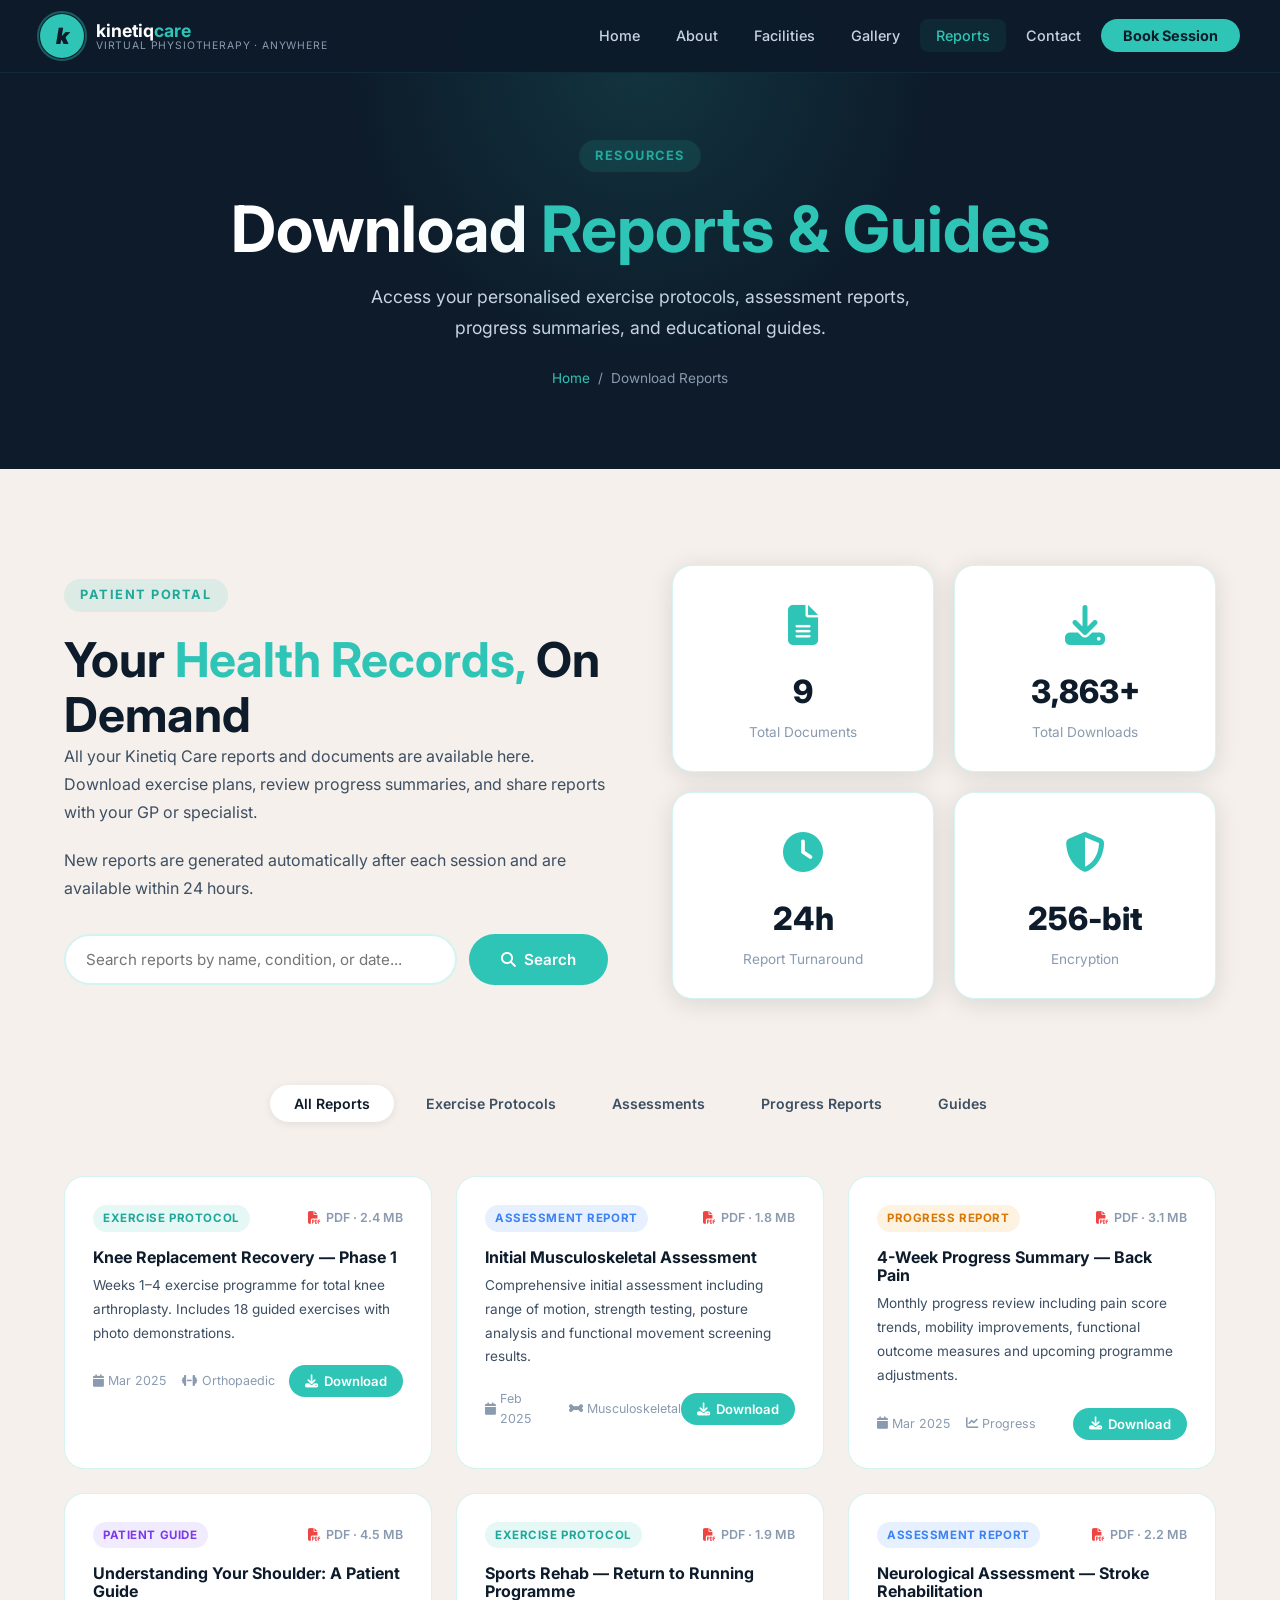
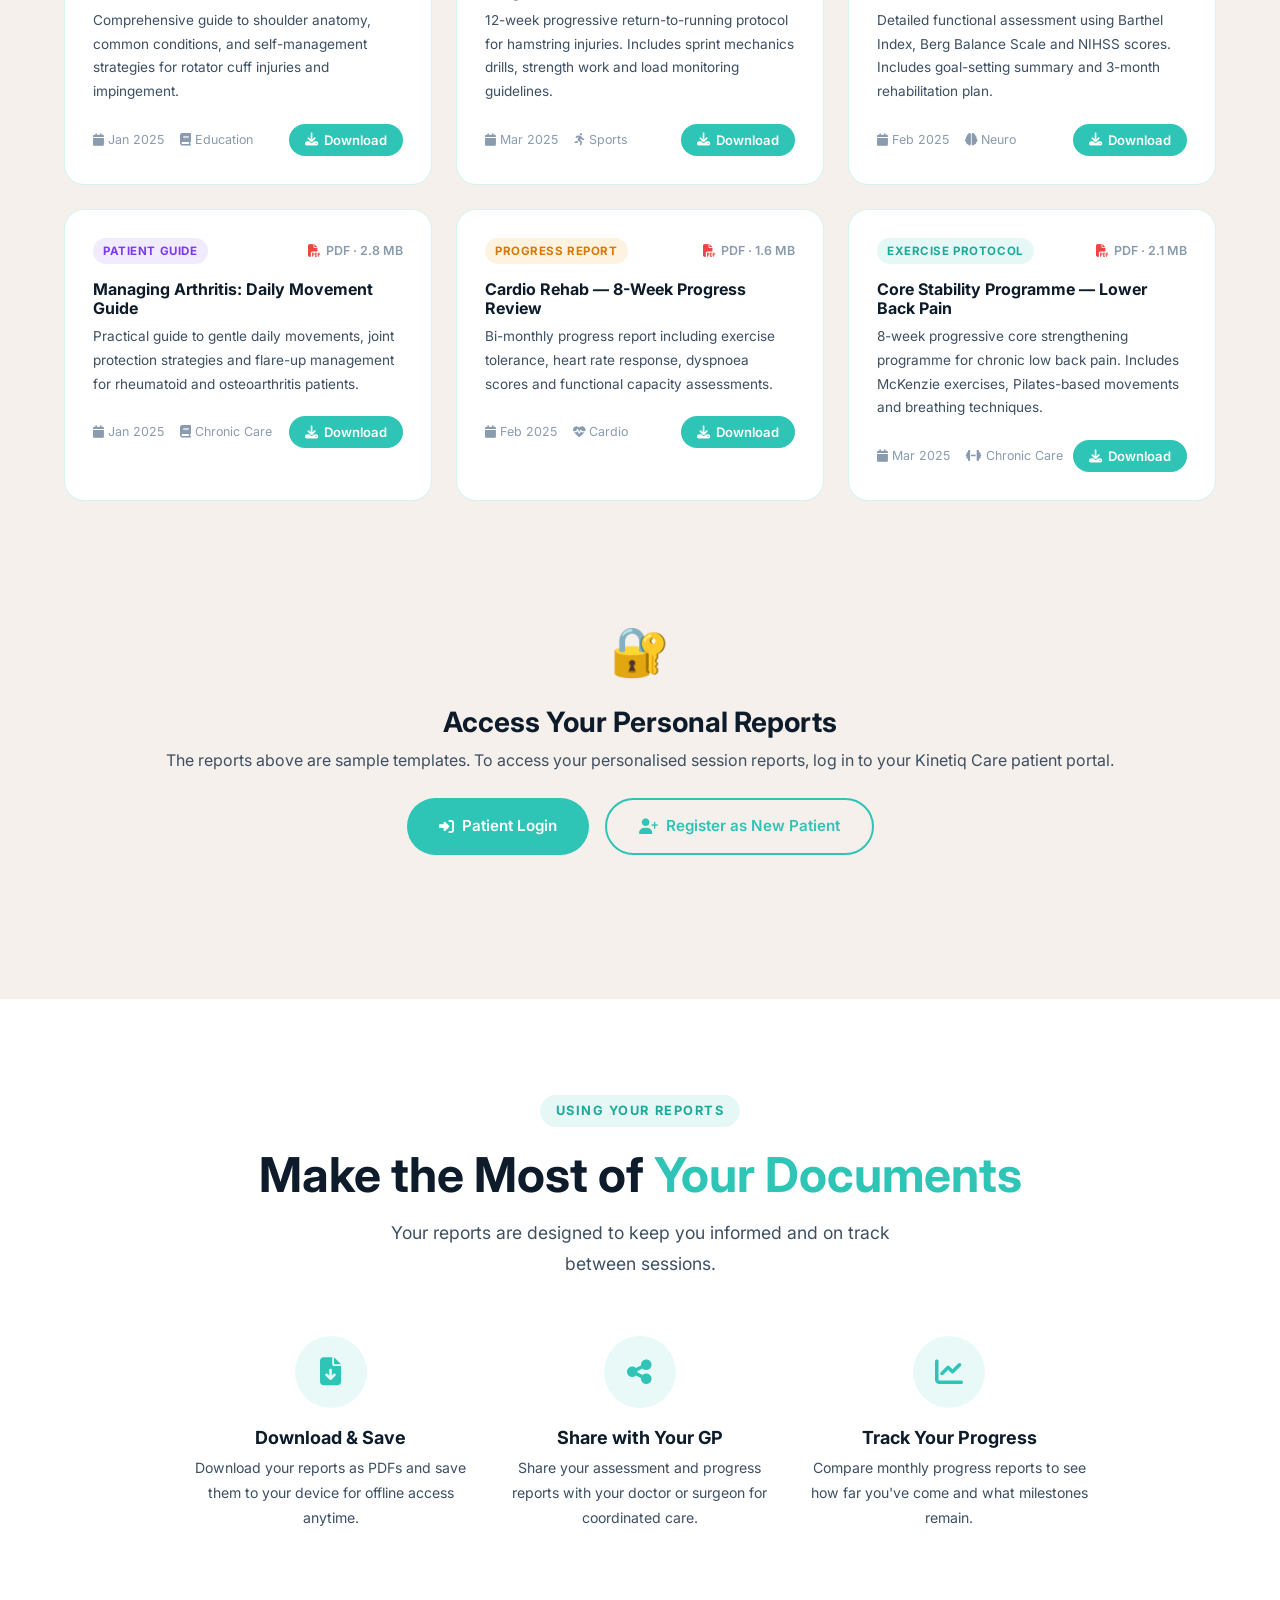
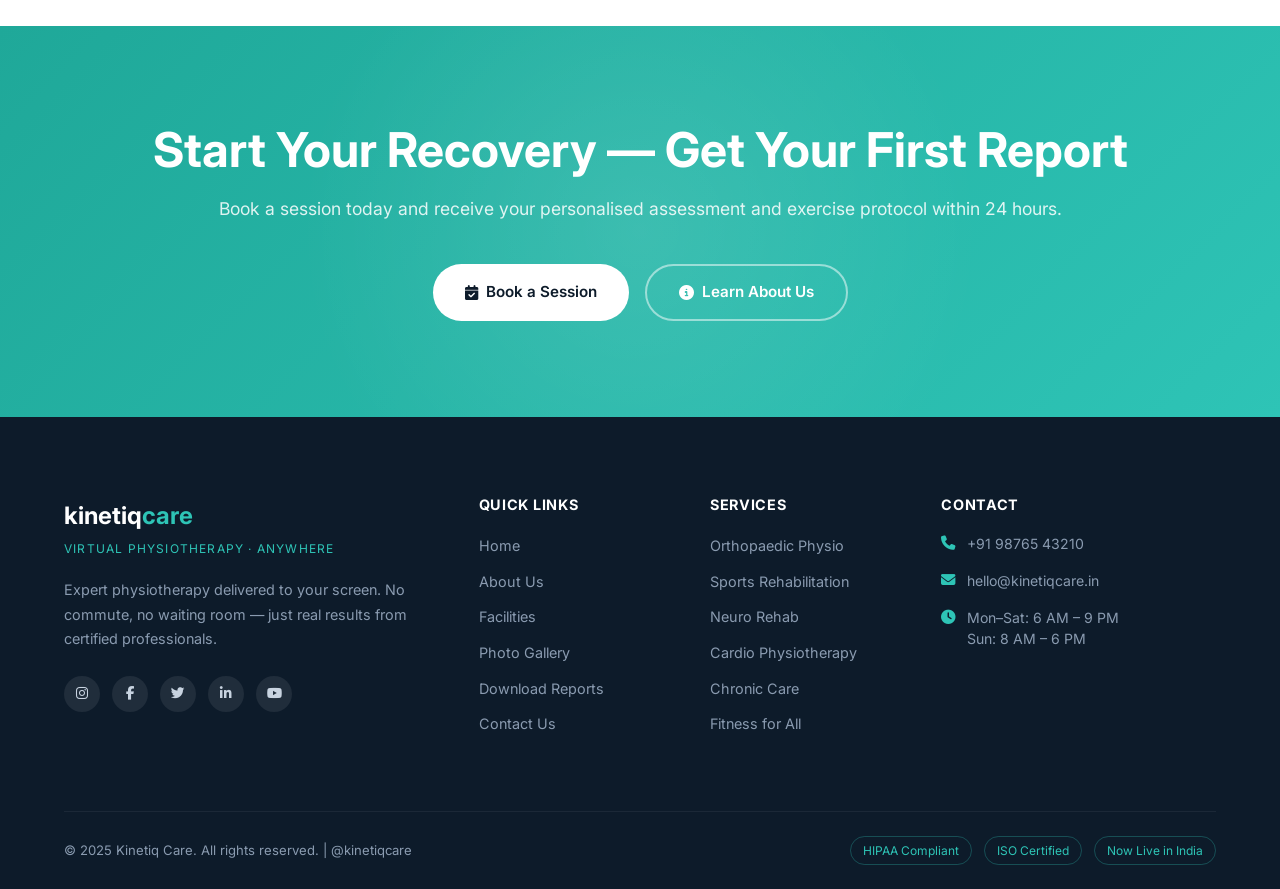
==== commit 50541db7: "Add admin dashboard and data-driven content system - New admin/ folder: login, dashboard, reports ma" ====
--- a/reports.html
+++ b/reports.html
@@ -12,7 +12,6 @@
 </head>
 <body>
 
-  <!-- NAVBAR -->
   <nav class="navbar">
     <div class="nav-inner">
       <a href="index.html" class="nav-logo">
@@ -31,25 +30,19 @@
         <li><a href="contact.html">Contact</a></li>
         <li><a href="contact.html" class="nav-cta">Book Session</a></li>
       </ul>
-      <button class="hamburger" aria-label="Menu">
-        <span></span><span></span><span></span>
-      </button>
+      <button class="hamburger" aria-label="Menu"><span></span><span></span><span></span></button>
     </div>
   </nav>
 
-  <!-- PAGE HERO -->
   <section class="page-hero">
     <span class="section-label">Resources</span>
     <h1>Download <span>Reports & Guides</span></h1>
     <p>Access your personalised exercise protocols, assessment reports, progress summaries, and educational guides.</p>
     <div class="breadcrumb">
-      <a href="index.html">Home</a>
-      <span>/</span>
-      <span>Download Reports</span>
-    </div>
-  </section>
-
-  <!-- SEARCH & INTRO -->
+      <a href="index.html">Home</a><span>/</span><span>Download Reports</span>
+    </div>
+  </section>
+
   <section class="section-pad" style="background:var(--cream);">
     <div class="container">
       <div class="reports-hero-content">
@@ -66,12 +59,12 @@
         <div style="display:grid;grid-template-columns:1fr 1fr;gap:20px;">
           <div style="background:var(--white);border-radius:var(--radius-lg);padding:28px;text-align:center;border:1px solid var(--border);box-shadow:var(--shadow);">
             <div style="font-size:2.5rem;color:var(--teal);margin-bottom:8px;"><i class="fas fa-file-alt"></i></div>
-            <div style="font-size:2rem;font-weight:800;color:var(--navy);" data-target="148" data-suffix="">0</div>
+            <div id="stat-doc-count" style="font-size:2rem;font-weight:800;color:var(--navy);">—</div>
             <div style="font-size:0.85rem;color:var(--gray);margin-top:4px;">Total Documents</div>
           </div>
           <div style="background:var(--white);border-radius:var(--radius-lg);padding:28px;text-align:center;border:1px solid var(--border);box-shadow:var(--shadow);">
             <div style="font-size:2.5rem;color:var(--teal);margin-bottom:8px;"><i class="fas fa-download"></i></div>
-            <div style="font-size:2rem;font-weight:800;color:var(--navy);" data-target="4200" data-suffix="+">0</div>
+            <div id="stat-downloads" style="font-size:2rem;font-weight:800;color:var(--navy);" data-target="4200" data-suffix="+">0</div>
             <div style="font-size:0.85rem;color:var(--gray);margin-top:4px;">Total Downloads</div>
           </div>
           <div style="background:var(--white);border-radius:var(--radius-lg);padding:28px;text-align:center;border:1px solid var(--border);box-shadow:var(--shadow);">
@@ -87,7 +80,6 @@
         </div>
       </div>
 
-      <!-- Tabs -->
       <div class="reports-tabs">
         <button class="tab-btn active" data-tab="all">All Reports</button>
         <button class="tab-btn" data-tab="exercise">Exercise Protocols</button>
@@ -96,160 +88,18 @@
         <button class="tab-btn" data-tab="guide">Guides</button>
       </div>
 
-      <!-- Reports Grid -->
-      <div class="reports-grid">
-
-        <div class="report-card" data-type="exercise">
-          <div class="report-card-header">
-            <span class="report-type-badge badge-exercise">Exercise Protocol</span>
-            <span class="report-file-type"><i class="fas fa-file-pdf"></i> PDF · 2.4 MB</span>
-          </div>
-          <h4>Knee Replacement Recovery — Phase 1</h4>
-          <p>Weeks 1–4 exercise programme for total knee arthroplasty. Includes 18 guided exercises with photo demonstrations.</p>
-          <div class="report-meta">
-            <div class="report-info">
-              <span><i class="fas fa-calendar"></i> Mar 2025</span>
-              <span><i class="fas fa-dumbbell"></i> Orthopaedic</span>
-            </div>
-            <button class="download-btn"><i class="fas fa-download"></i> Download</button>
-          </div>
-        </div>
-
-        <div class="report-card" data-type="assessment">
-          <div class="report-card-header">
-            <span class="report-type-badge badge-assessment">Assessment Report</span>
-            <span class="report-file-type"><i class="fas fa-file-pdf"></i> PDF · 1.8 MB</span>
-          </div>
-          <h4>Initial Musculoskeletal Assessment</h4>
-          <p>Comprehensive initial assessment including range of motion, strength testing, posture analysis and functional movement screening results.</p>
-          <div class="report-meta">
-            <div class="report-info">
-              <span><i class="fas fa-calendar"></i> Feb 2025</span>
-              <span><i class="fas fa-bone"></i> Musculoskeletal</span>
-            </div>
-            <button class="download-btn"><i class="fas fa-download"></i> Download</button>
-          </div>
-        </div>
-
-        <div class="report-card" data-type="progress">
-          <div class="report-card-header">
-            <span class="report-type-badge badge-progress">Progress Report</span>
-            <span class="report-file-type"><i class="fas fa-file-pdf"></i> PDF · 3.1 MB</span>
-          </div>
-          <h4>4-Week Progress Summary — Back Pain</h4>
-          <p>Monthly progress review including pain score trends, mobility improvements, functional outcome measures and upcoming programme adjustments.</p>
-          <div class="report-meta">
-            <div class="report-info">
-              <span><i class="fas fa-calendar"></i> Mar 2025</span>
-              <span><i class="fas fa-chart-line"></i> Progress</span>
-            </div>
-            <button class="download-btn"><i class="fas fa-download"></i> Download</button>
-          </div>
-        </div>
-
-        <div class="report-card" data-type="guide">
-          <div class="report-card-header">
-            <span class="report-type-badge badge-guide">Patient Guide</span>
-            <span class="report-file-type"><i class="fas fa-file-pdf"></i> PDF · 4.5 MB</span>
-          </div>
-          <h4>Understanding Your Shoulder: A Patient Guide</h4>
-          <p>Comprehensive guide to shoulder anatomy, common conditions, and self-management strategies for rotator cuff injuries and impingement.</p>
-          <div class="report-meta">
-            <div class="report-info">
-              <span><i class="fas fa-calendar"></i> Jan 2025</span>
-              <span><i class="fas fa-book"></i> Education</span>
-            </div>
-            <button class="download-btn"><i class="fas fa-download"></i> Download</button>
-          </div>
-        </div>
-
-        <div class="report-card" data-type="exercise">
-          <div class="report-card-header">
-            <span class="report-type-badge badge-exercise">Exercise Protocol</span>
-            <span class="report-file-type"><i class="fas fa-file-pdf"></i> PDF · 1.9 MB</span>
-          </div>
-          <h4>Sports Rehab — Return to Running Programme</h4>
-          <p>12-week progressive return-to-running protocol for hamstring injuries. Includes sprint mechanics drills, strength work and load monitoring guidelines.</p>
-          <div class="report-meta">
-            <div class="report-info">
-              <span><i class="fas fa-calendar"></i> Mar 2025</span>
-              <span><i class="fas fa-running"></i> Sports</span>
-            </div>
-            <button class="download-btn"><i class="fas fa-download"></i> Download</button>
-          </div>
-        </div>
-
-        <div class="report-card" data-type="assessment">
-          <div class="report-card-header">
-            <span class="report-type-badge badge-assessment">Assessment Report</span>
-            <span class="report-file-type"><i class="fas fa-file-pdf"></i> PDF · 2.2 MB</span>
-          </div>
-          <h4>Neurological Assessment — Stroke Rehabilitation</h4>
-          <p>Detailed functional assessment using Barthel Index, Berg Balance Scale and NIHSS scores. Includes goal-setting summary and 3-month rehabilitation plan.</p>
-          <div class="report-meta">
-            <div class="report-info">
-              <span><i class="fas fa-calendar"></i> Feb 2025</span>
-              <span><i class="fas fa-brain"></i> Neuro</span>
-            </div>
-            <button class="download-btn"><i class="fas fa-download"></i> Download</button>
-          </div>
-        </div>
-
-        <div class="report-card" data-type="guide">
-          <div class="report-card-header">
-            <span class="report-type-badge badge-guide">Patient Guide</span>
-            <span class="report-file-type"><i class="fas fa-file-pdf"></i> PDF · 2.8 MB</span>
-          </div>
-          <h4>Managing Arthritis: Daily Movement Guide</h4>
-          <p>Practical guide to gentle daily movements, joint protection strategies and flare-up management for rheumatoid and osteoarthritis patients.</p>
-          <div class="report-meta">
-            <div class="report-info">
-              <span><i class="fas fa-calendar"></i> Jan 2025</span>
-              <span><i class="fas fa-book"></i> Chronic Care</span>
-            </div>
-            <button class="download-btn"><i class="fas fa-download"></i> Download</button>
-          </div>
-        </div>
-
-        <div class="report-card" data-type="progress">
-          <div class="report-card-header">
-            <span class="report-type-badge badge-progress">Progress Report</span>
-            <span class="report-file-type"><i class="fas fa-file-pdf"></i> PDF · 1.6 MB</span>
-          </div>
-          <h4>Cardio Rehab — 8-Week Progress Review</h4>
-          <p>Bi-monthly progress report including exercise tolerance, heart rate response, dyspnoea scores and functional capacity assessments.</p>
-          <div class="report-meta">
-            <div class="report-info">
-              <span><i class="fas fa-calendar"></i> Feb 2025</span>
-              <span><i class="fas fa-heartbeat"></i> Cardio</span>
-            </div>
-            <button class="download-btn"><i class="fas fa-download"></i> Download</button>
-          </div>
-        </div>
-
-        <div class="report-card" data-type="exercise">
-          <div class="report-card-header">
-            <span class="report-type-badge badge-exercise">Exercise Protocol</span>
-            <span class="report-file-type"><i class="fas fa-file-pdf"></i> PDF · 2.1 MB</span>
-          </div>
-          <h4>Core Stability Programme — Lower Back Pain</h4>
-          <p>8-week progressive core strengthening programme for chronic low back pain. Includes McKenzie exercises, Pilates-based movements and breathing techniques.</p>
-          <div class="report-meta">
-            <div class="report-info">
-              <span><i class="fas fa-calendar"></i> Mar 2025</span>
-              <span><i class="fas fa-dumbbell"></i> Chronic Care</span>
-            </div>
-            <button class="download-btn"><i class="fas fa-download"></i> Download</button>
-          </div>
-        </div>
-
-      </div>
-
-      <!-- Login CTA -->
+      <!-- Dynamic report cards injected here -->
+      <div class="reports-grid" id="reports-grid">
+        <div style="grid-column:1/-1;text-align:center;padding:48px;color:var(--gray);">
+          <i class="fas fa-spinner fa-spin" style="font-size:2rem;color:var(--teal);margin-bottom:12px;display:block;"></i>
+          Loading reports...
+        </div>
+      </div>
+
       <div class="reports-cta">
         <div style="font-size:3rem;margin-bottom:16px;">🔐</div>
         <h3>Access Your Personal Reports</h3>
-        <p>The reports above are sample templates. To access your personalised session reports, exercise protocols and progress summaries, log in to your Kinetiq Care patient portal.</p>
+        <p>The reports above are sample templates. To access your personalised session reports, log in to your Kinetiq Care patient portal.</p>
         <div style="display:flex;gap:16px;justify-content:center;flex-wrap:wrap;">
           <a href="#" class="btn btn-primary"><i class="fas fa-sign-in-alt"></i> Patient Login</a>
           <a href="contact.html" class="btn btn-outline"><i class="fas fa-user-plus"></i> Register as New Patient</a>
@@ -258,7 +108,6 @@
     </div>
   </section>
 
-  <!-- HOW TO USE REPORTS -->
   <section class="section-pad">
     <div class="container">
       <div class="text-center">
@@ -267,32 +116,13 @@
         <p class="section-subtitle">Your reports are designed to keep you informed and on track between sessions.</p>
       </div>
       <div style="display:grid;grid-template-columns:repeat(3,1fr);gap:28px;max-width:900px;margin:0 auto;">
-        <div style="text-align:center;">
-          <div style="width:72px;height:72px;background:rgba(46,196,182,0.1);border-radius:50%;display:flex;align-items:center;justify-content:center;margin:0 auto 20px;font-size:1.75rem;color:var(--teal);">
-            <i class="fas fa-file-download"></i>
-          </div>
-          <h4 style="color:var(--navy);margin-bottom:8px;">Download & Save</h4>
-          <p style="font-size:0.88rem;color:var(--text-body);">Download your reports as PDFs and save them to your device for offline access anytime.</p>
-        </div>
-        <div style="text-align:center;">
-          <div style="width:72px;height:72px;background:rgba(46,196,182,0.1);border-radius:50%;display:flex;align-items:center;justify-content:center;margin:0 auto 20px;font-size:1.75rem;color:var(--teal);">
-            <i class="fas fa-share-alt"></i>
-          </div>
-          <h4 style="color:var(--navy);margin-bottom:8px;">Share with Your GP</h4>
-          <p style="font-size:0.88rem;color:var(--text-body);">Share your assessment and progress reports with your doctor or surgeon for coordinated care.</p>
-        </div>
-        <div style="text-align:center;">
-          <div style="width:72px;height:72px;background:rgba(46,196,182,0.1);border-radius:50%;display:flex;align-items:center;justify-content:center;margin:0 auto 20px;font-size:1.75rem;color:var(--teal);">
-            <i class="fas fa-chart-line"></i>
-          </div>
-          <h4 style="color:var(--navy);margin-bottom:8px;">Track Your Progress</h4>
-          <p style="font-size:0.88rem;color:var(--text-body);">Compare monthly progress reports to see how far you've come and what milestones remain.</p>
-        </div>
-      </div>
-    </div>
-  </section>
-
-  <!-- CTA -->
+        <div style="text-align:center;"><div style="width:72px;height:72px;background:rgba(46,196,182,0.1);border-radius:50%;display:flex;align-items:center;justify-content:center;margin:0 auto 20px;font-size:1.75rem;color:var(--teal);"><i class="fas fa-file-download"></i></div><h4 style="color:var(--navy);margin-bottom:8px;">Download & Save</h4><p style="font-size:0.88rem;color:var(--text-body);">Download your reports as PDFs and save them to your device for offline access anytime.</p></div>
+        <div style="text-align:center;"><div style="width:72px;height:72px;background:rgba(46,196,182,0.1);border-radius:50%;display:flex;align-items:center;justify-content:center;margin:0 auto 20px;font-size:1.75rem;color:var(--teal);"><i class="fas fa-share-alt"></i></div><h4 style="color:var(--navy);margin-bottom:8px;">Share with Your GP</h4><p style="font-size:0.88rem;color:var(--text-body);">Share your assessment and progress reports with your doctor or surgeon for coordinated care.</p></div>
+        <div style="text-align:center;"><div style="width:72px;height:72px;background:rgba(46,196,182,0.1);border-radius:50%;display:flex;align-items:center;justify-content:center;margin:0 auto 20px;font-size:1.75rem;color:var(--teal);"><i class="fas fa-chart-line"></i></div><h4 style="color:var(--navy);margin-bottom:8px;">Track Your Progress</h4><p style="font-size:0.88rem;color:var(--text-body);">Compare monthly progress reports to see how far you've come and what milestones remain.</p></div>
+      </div>
+    </div>
+  </section>
+
   <section class="cta-section">
     <div class="container" style="position:relative;z-index:1;">
       <h2>Start Your Recovery — Get Your First Report</h2>
@@ -304,7 +134,6 @@
     </div>
   </section>
 
-  <!-- FOOTER -->
   <footer class="footer">
     <div class="container">
       <div class="footer-grid">
@@ -313,66 +142,64 @@
           <div class="tagline">Virtual Physiotherapy · Anywhere</div>
           <p>Expert physiotherapy delivered to your screen. No commute, no waiting room — just real results from certified professionals.</p>
           <div class="social-links">
-            <a href="#"><i class="fab fa-instagram"></i></a>
-            <a href="#"><i class="fab fa-facebook-f"></i></a>
-            <a href="#"><i class="fab fa-twitter"></i></a>
-            <a href="#"><i class="fab fa-linkedin-in"></i></a>
-            <a href="#"><i class="fab fa-youtube"></i></a>
-          </div>
-        </div>
-        <div class="footer-col">
-          <h4>Quick Links</h4>
-          <ul>
-            <li><a href="index.html">Home</a></li>
-            <li><a href="about.html">About Us</a></li>
-            <li><a href="facilities.html">Facilities</a></li>
-            <li><a href="gallery.html">Photo Gallery</a></li>
-            <li><a href="reports.html">Download Reports</a></li>
-            <li><a href="contact.html">Contact Us</a></li>
-          </ul>
-        </div>
-        <div class="footer-col">
-          <h4>Services</h4>
-          <ul>
-            <li><a href="#">Orthopaedic Physio</a></li>
-            <li><a href="#">Sports Rehabilitation</a></li>
-            <li><a href="#">Neuro Rehab</a></li>
-            <li><a href="#">Cardio Physiotherapy</a></li>
-            <li><a href="#">Chronic Care</a></li>
-            <li><a href="#">Fitness for All</a></li>
-          </ul>
-        </div>
-        <div class="footer-col">
-          <h4>Contact</h4>
-          <div class="footer-contact-item">
-            <i class="fas fa-map-marker-alt"></i>
-            <p>Available Pan-India via Virtual Consultations</p>
-          </div>
-          <div class="footer-contact-item">
-            <i class="fas fa-phone"></i>
-            <p>+91 98765 43210</p>
-          </div>
-          <div class="footer-contact-item">
-            <i class="fas fa-envelope"></i>
-            <p>hello@kinetiqcare.in</p>
-          </div>
-          <div class="footer-contact-item">
-            <i class="fas fa-clock"></i>
-            <p>Mon–Sat: 6 AM – 9 PM<br/>Sun: 8 AM – 6 PM</p>
-          </div>
-        </div>
+            <a href="#"><i class="fab fa-instagram"></i></a><a href="#"><i class="fab fa-facebook-f"></i></a><a href="#"><i class="fab fa-twitter"></i></a><a href="#"><i class="fab fa-linkedin-in"></i></a><a href="#"><i class="fab fa-youtube"></i></a>
+          </div>
+        </div>
+        <div class="footer-col"><h4>Quick Links</h4><ul><li><a href="index.html">Home</a></li><li><a href="about.html">About Us</a></li><li><a href="facilities.html">Facilities</a></li><li><a href="gallery.html">Photo Gallery</a></li><li><a href="reports.html">Download Reports</a></li><li><a href="contact.html">Contact Us</a></li></ul></div>
+        <div class="footer-col"><h4>Services</h4><ul><li><a href="#">Orthopaedic Physio</a></li><li><a href="#">Sports Rehabilitation</a></li><li><a href="#">Neuro Rehab</a></li><li><a href="#">Cardio Physiotherapy</a></li><li><a href="#">Chronic Care</a></li><li><a href="#">Fitness for All</a></li></ul></div>
+        <div class="footer-col"><h4>Contact</h4><div class="footer-contact-item"><i class="fas fa-phone"></i><p>+91 98765 43210</p></div><div class="footer-contact-item"><i class="fas fa-envelope"></i><p>hello@kinetiqcare.in</p></div><div class="footer-contact-item"><i class="fas fa-clock"></i><p>Mon–Sat: 6 AM – 9 PM<br/>Sun: 8 AM – 6 PM</p></div></div>
       </div>
       <div class="footer-bottom">
         <p>&copy; 2025 Kinetiq Care. All rights reserved. | @kinetiqcare</p>
-        <div class="badges">
-          <span class="badge">HIPAA Compliant</span>
-          <span class="badge">ISO Certified</span>
-          <span class="badge">Now Live in India</span>
-        </div>
+        <div class="badges"><span class="badge">HIPAA Compliant</span><span class="badge">ISO Certified</span><span class="badge">Now Live in India</span></div>
       </div>
     </div>
   </footer>
 
+  <script src="js/data-loader.js"></script>
   <script src="js/main.js"></script>
+  <script>
+    const BADGE_CLASS = { exercise: 'badge-exercise', assessment: 'badge-assessment', progress: 'badge-progress', guide: 'badge-guide' };
+    const BADGE_LABEL = { exercise: 'Exercise Protocol', assessment: 'Assessment Report', progress: 'Progress Report', guide: 'Patient Guide' };
+
+    function renderReports(reports) {
+      const grid = document.getElementById('reports-grid');
+      if (!reports.length) {
+        grid.innerHTML = '<div style="grid-column:1/-1;text-align:center;padding:48px;color:var(--gray);">No reports available.</div>';
+        return;
+      }
+      grid.innerHTML = reports.map(r => `
+        <div class="report-card" data-type="${r.type}">
+          <div class="report-card-header">
+            <span class="report-type-badge ${BADGE_CLASS[r.type] || ''}">${BADGE_LABEL[r.type] || r.type}</span>
+            <span class="report-file-type"><i class="fas fa-file-pdf"></i> ${r.fileType} · ${r.fileSizeMB} MB</span>
+          </div>
+          <h4>${r.title}</h4>
+          <p>${r.description}</p>
+          <div class="report-meta">
+            <div class="report-info">
+              <span><i class="fas fa-calendar"></i> ${r.dateDisplay}</span>
+              <span><i class="fas ${r.specialtyIcon}"></i> ${r.specialty}</span>
+            </div>
+            <button class="download-btn" onclick="window.open('${r.downloadUrl}','_blank')">
+              <i class="fas fa-download"></i> Download
+            </button>
+          </div>
+        </div>`).join('');
+
+      document.getElementById('stat-doc-count').textContent = reports.length;
+      document.dispatchEvent(new CustomEvent('kcContentLoaded'));
+      window.initReportTabs();
+    }
+
+    KCData.loadReports().then(({ meta, reports }) => {
+      renderReports(reports);
+      const dlEl = document.getElementById('stat-downloads');
+      if (dlEl && meta) {
+        dlEl.dataset.target = meta.totalDownloads;
+        dlEl.dataset.suffix = '+';
+      }
+    });
+  </script>
 </body>
 </html>
